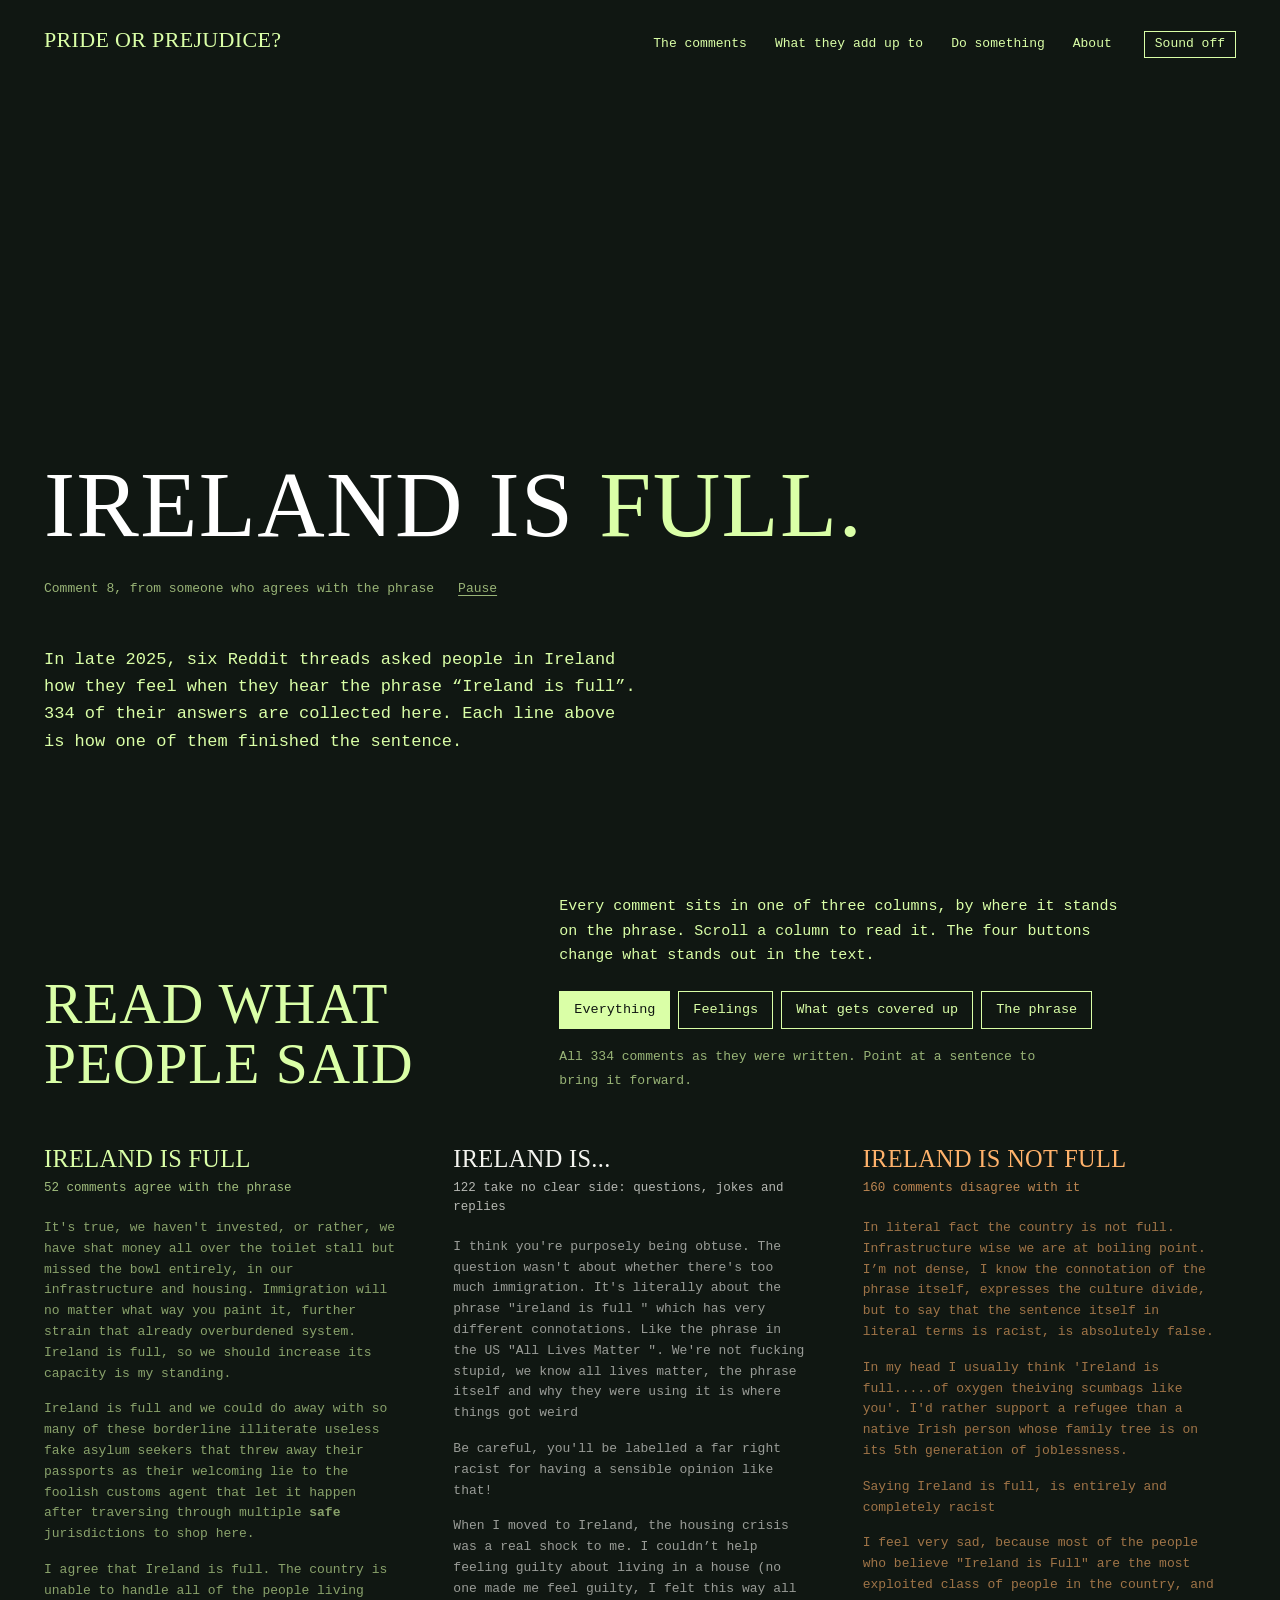
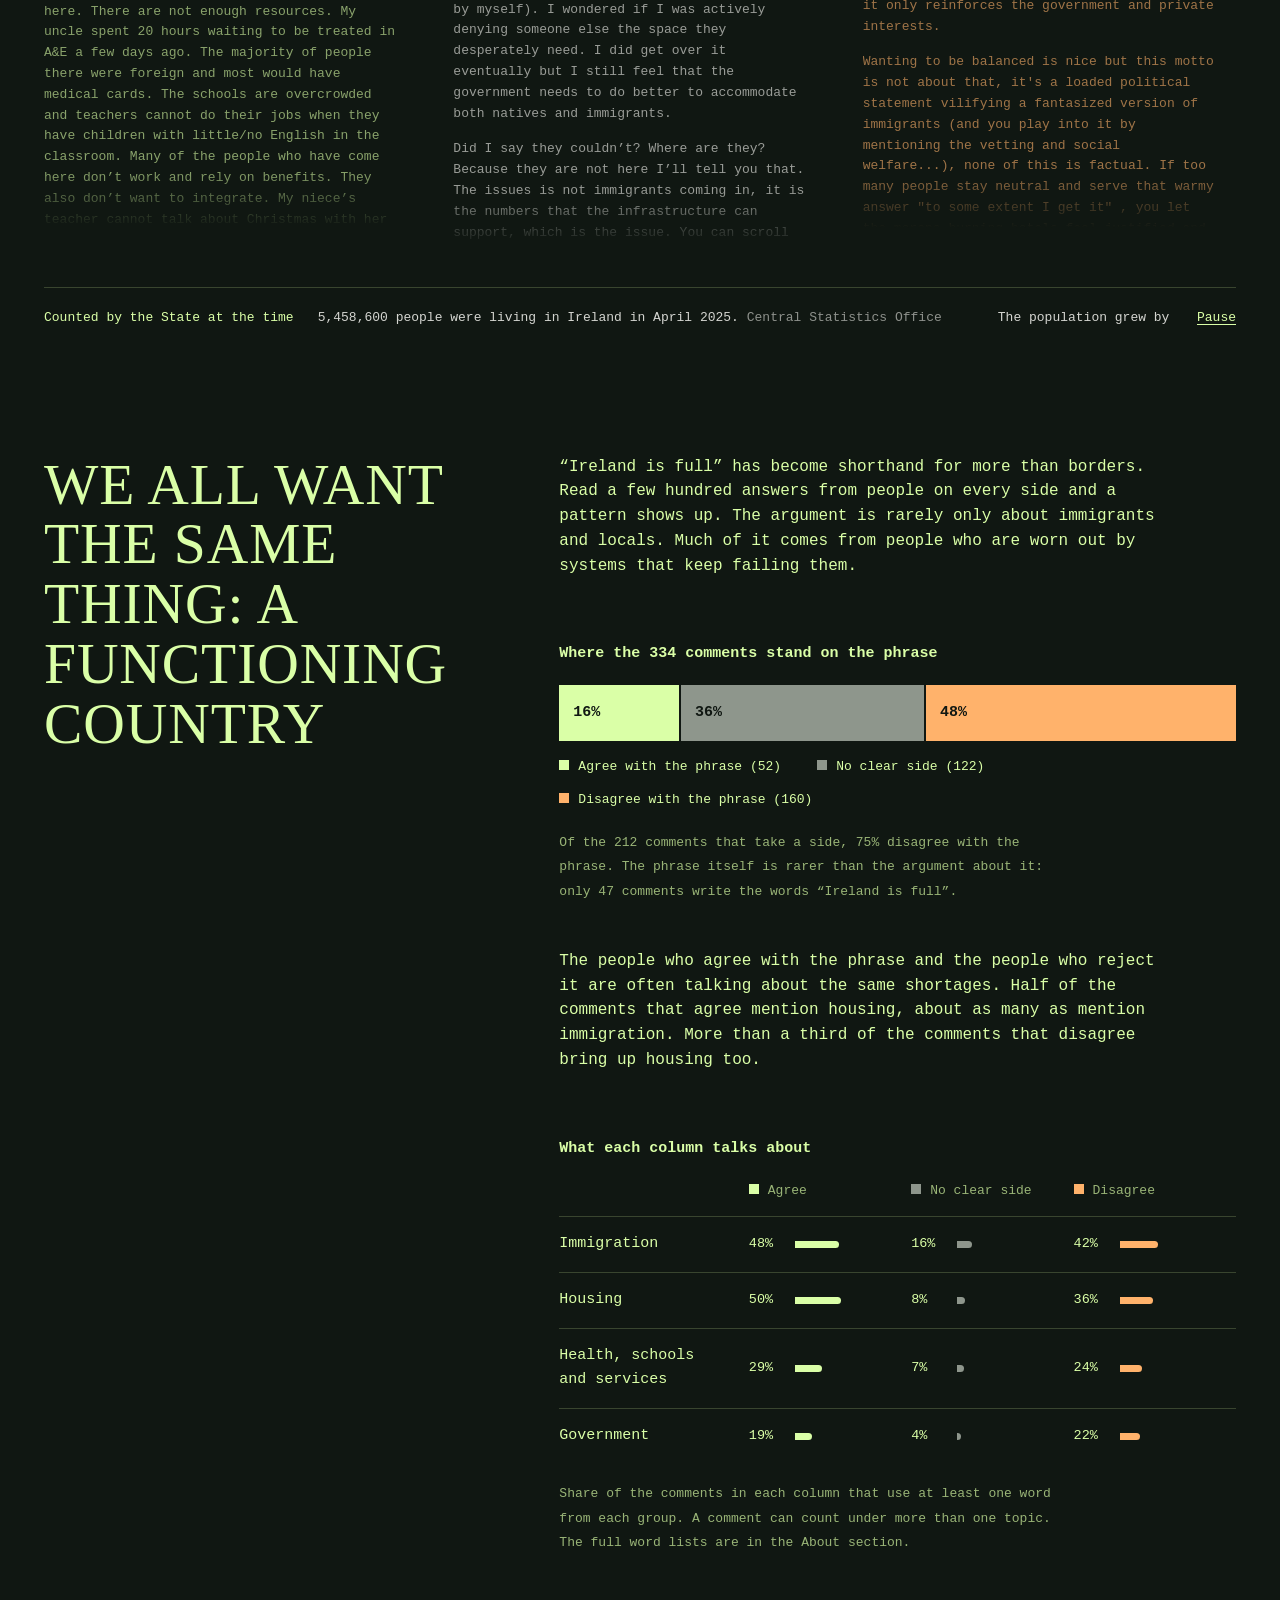
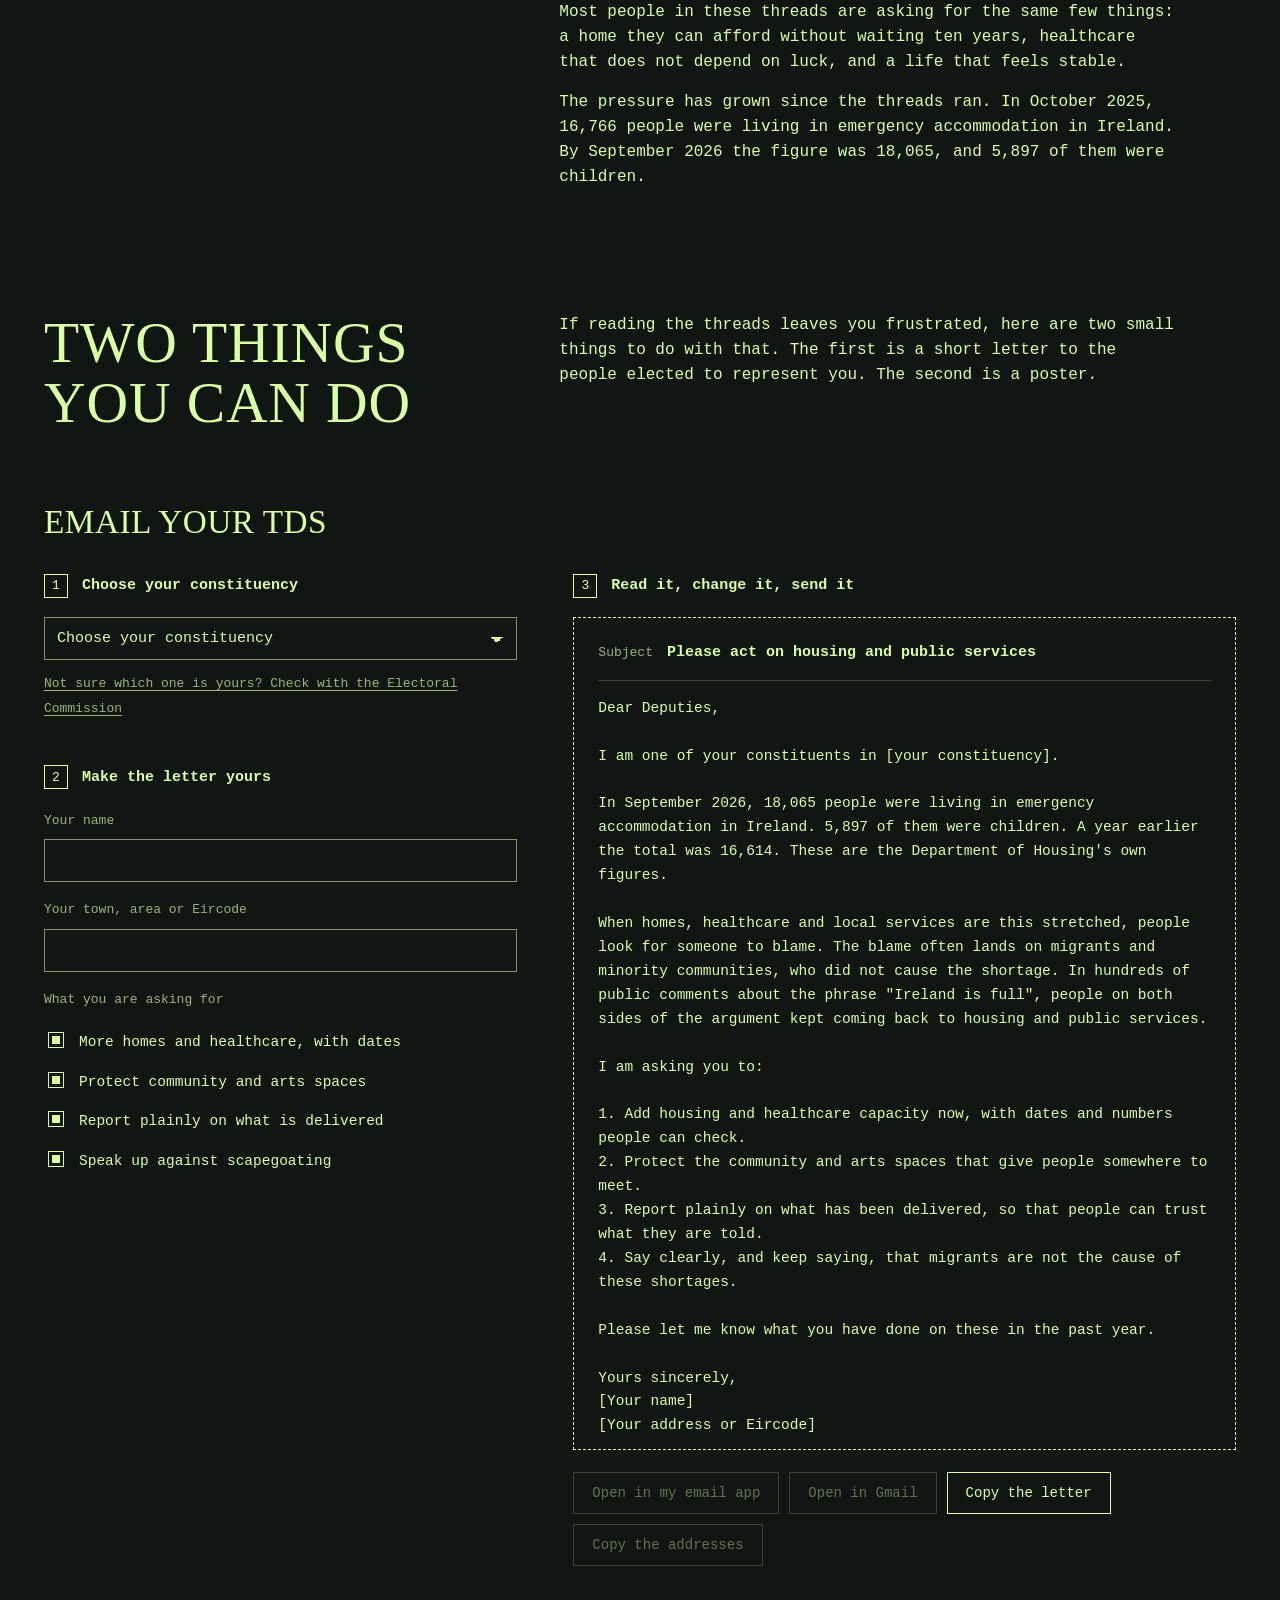
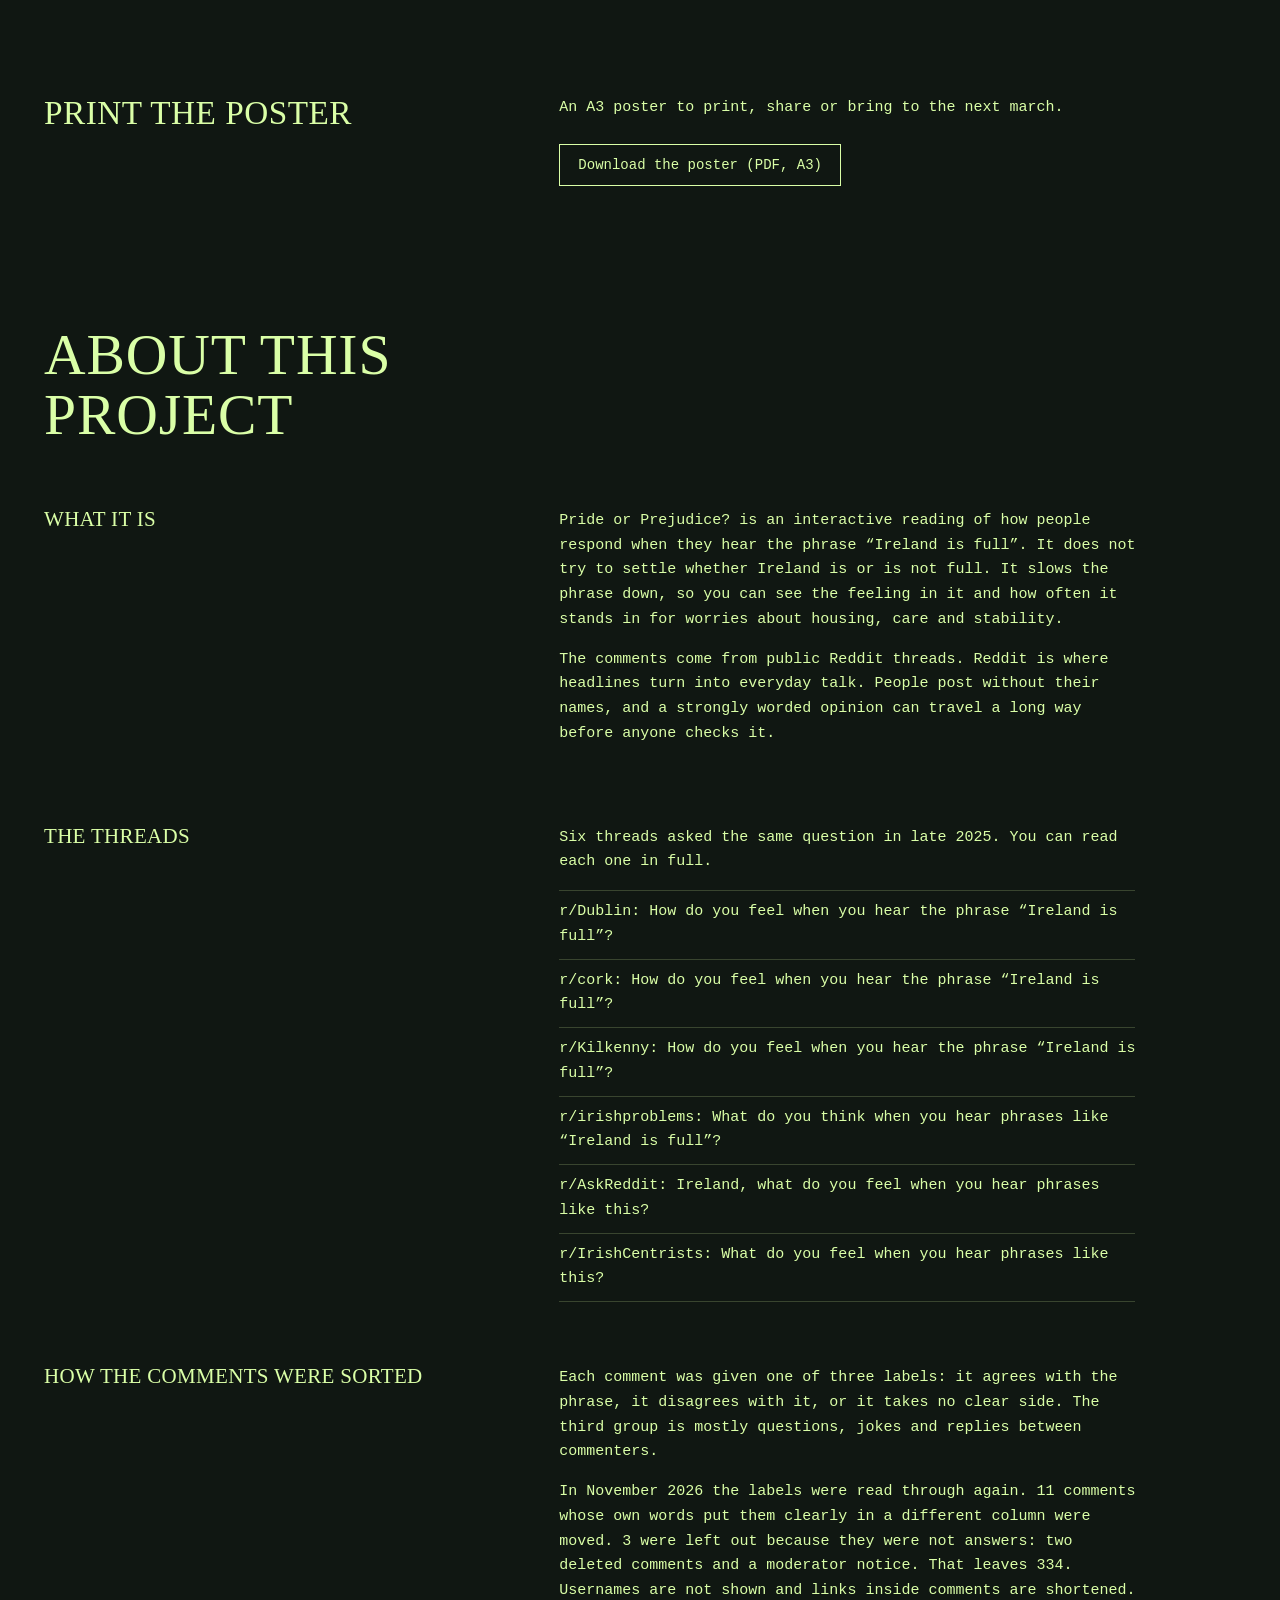
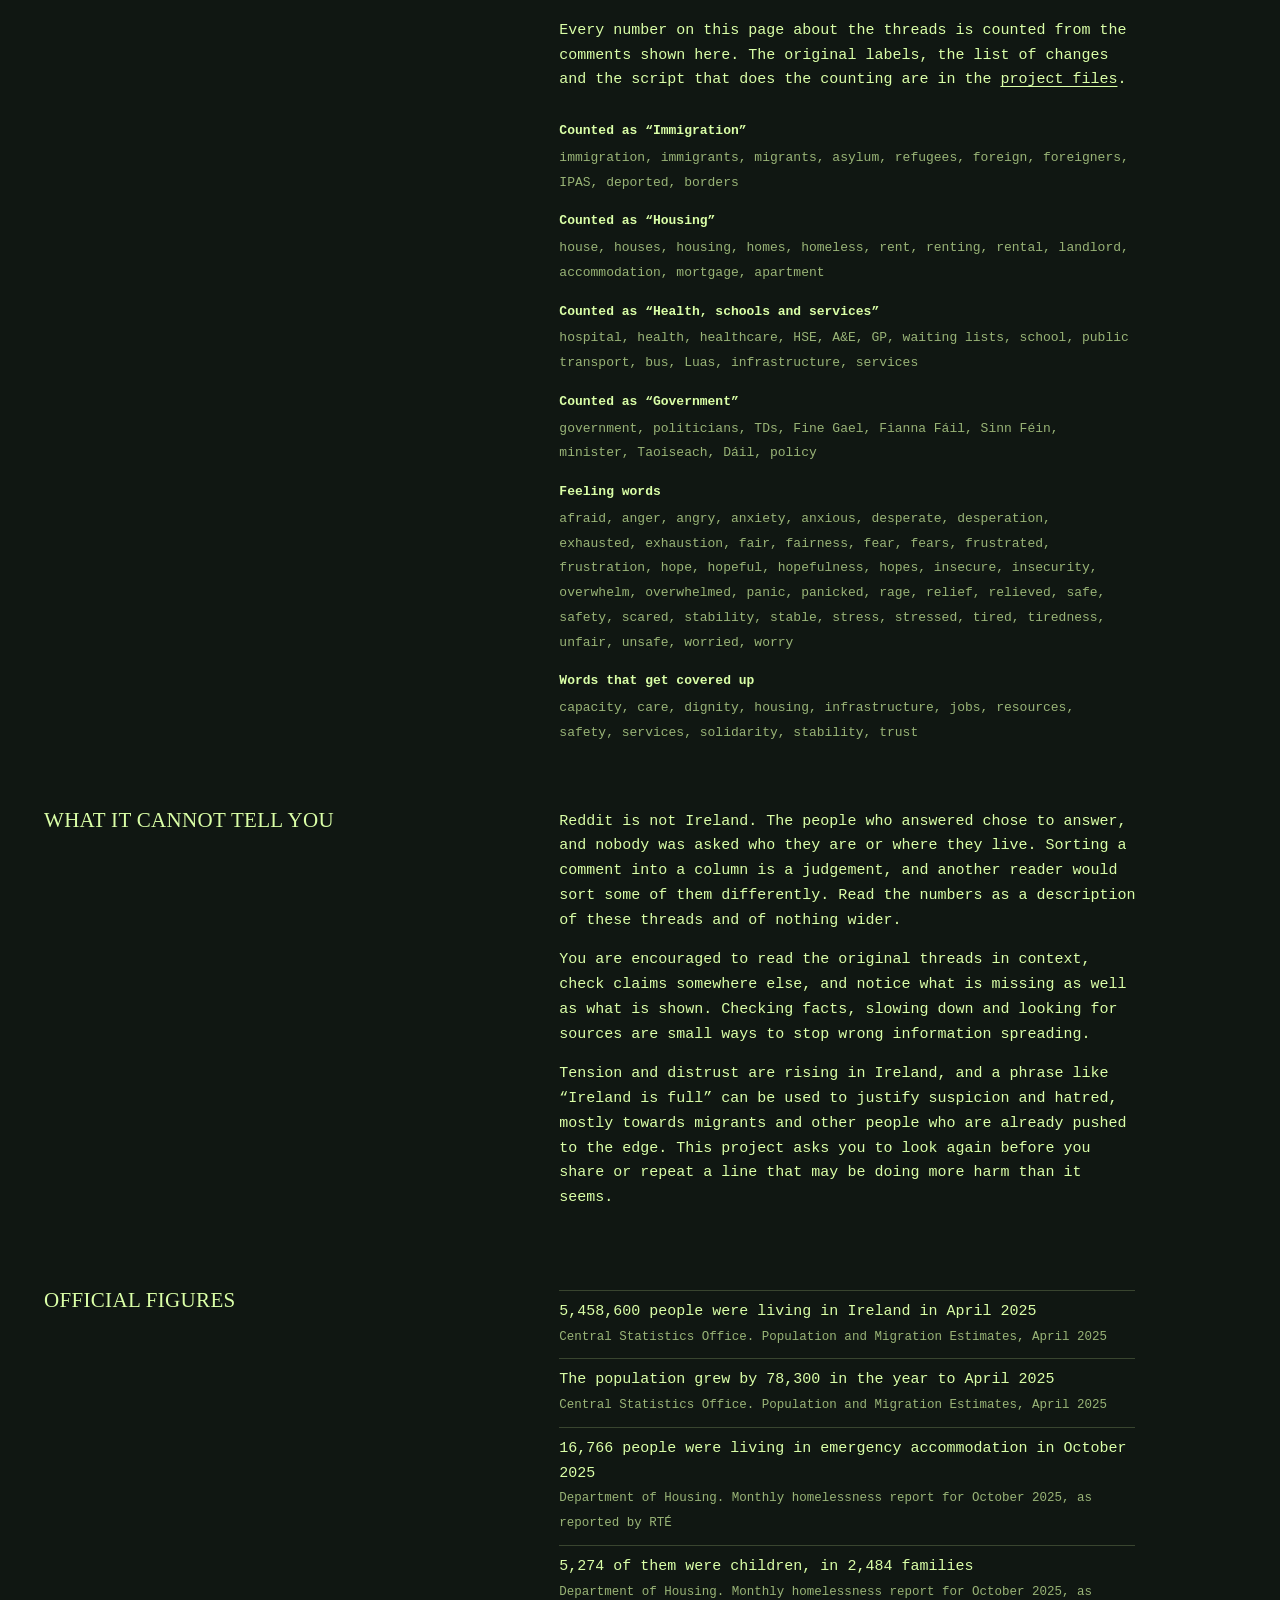
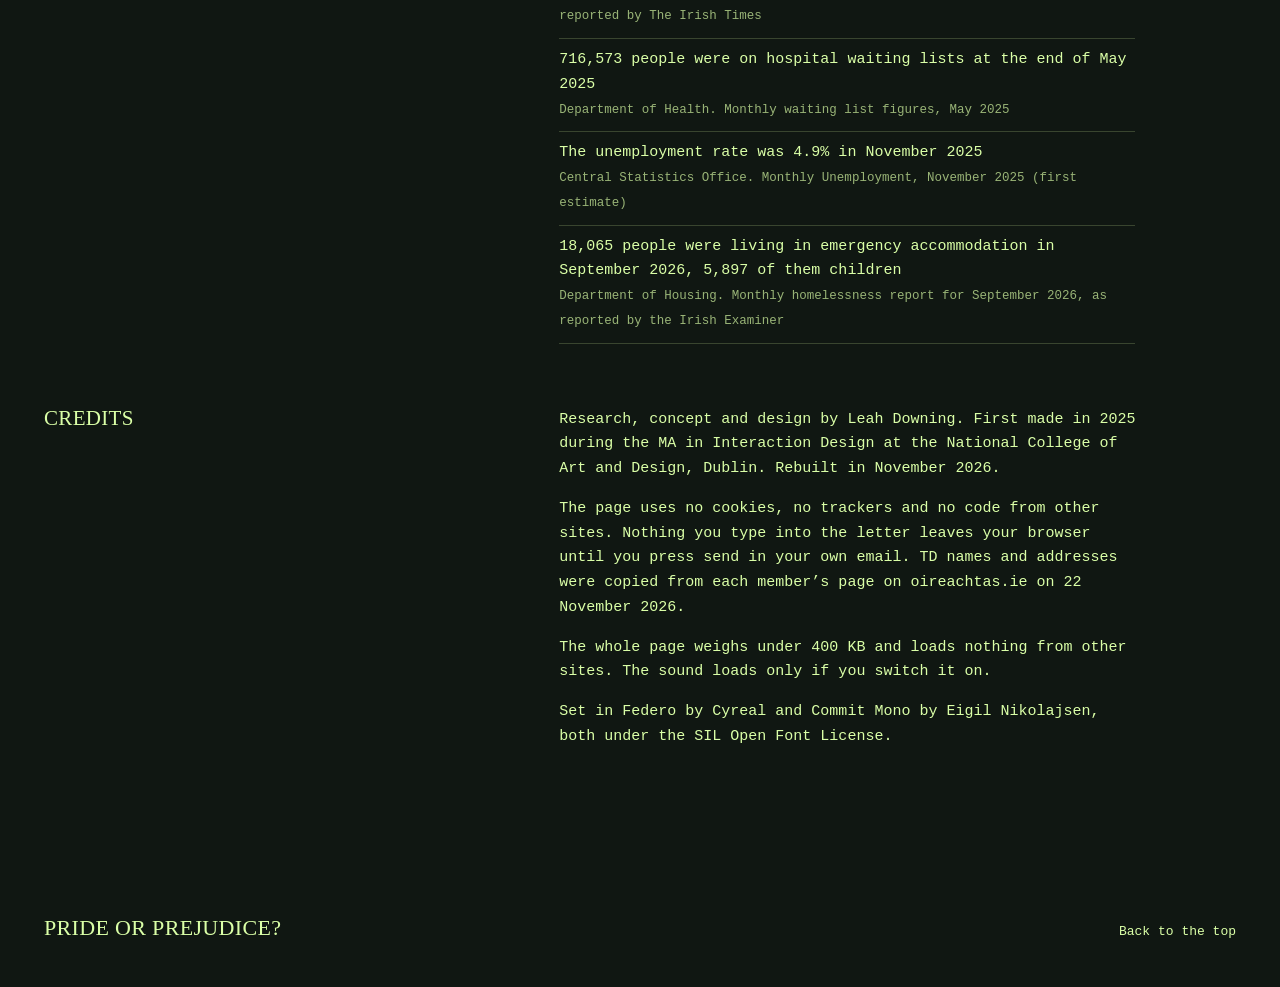
==== index.html @ 8ca5da2b "Rebuild the site New opening built from seven real answers. The comments are now real text in three " ====
<!doctype html>
<html lang="en-IE">
<head>
  <meta charset="utf-8">
  <meta name="viewport" content="width=device-width, initial-scale=1">
  <title>Pride or Prejudice? What people say when they hear “Ireland is full”</title>
  <meta name="description" content="334 Reddit comments on the phrase “Ireland is full”, sorted by where they stand and read four ways. A project by Leah Downing.">
  <meta name="theme-color" content="#101712">
  <meta property="og:type" content="website">
  <meta property="og:title" content="Pride or Prejudice?">
  <meta property="og:description" content="What 334 people said when they were asked how they feel about the phrase “Ireland is full”.">
  <meta property="og:url" content="https://leahvdowning.github.io/prideorprejudice/">
  <meta property="og:image" content="https://leahvdowning.github.io/prideorprejudice/img/share.png">
  <meta name="twitter:card" content="summary_large_image">
  <link rel="icon" href="img/favicon.svg" type="image/svg+xml">
  <link rel="stylesheet" href="css/fonts.css">
  <link rel="stylesheet" href="css/style.css">
</head>
<body>
  <a class="skip" href="#comments">Skip to the comments</a>

  <header class="top">
    <h1 class="mark"><a href="#top">Pride or Prejudice?</a></h1>
    <nav class="nav" aria-label="Sections">
      <a href="#comments">The comments</a>
      <a href="#findings">What they add up to</a>
      <a href="#act">Do something</a>
      <a href="#about">About</a>
    </nav>
    <button type="button" class="sound" id="sound" aria-pressed="false">Sound off</button>
  </header>

  <main id="top">

    <!-- ============ Opening ============ -->
    <section class="opening wrap">
      <p class="vh">Seven commenters finish the sentence “Ireland is” in seven different ways. They are shown one after another below.</p>
      <p class="line" aria-hidden="true"><span class="line-inner"><span class="stem">Ireland </span><span class="ending" id="ending" data-stance="agree"><span class="w"><span class="is">is</span></span> full.</span></span></p>
      <p class="who" aria-hidden="true">
        <span id="who">Comment 8, from someone who agrees with the phrase</span>
        <button type="button" class="text-btn" id="pause">Pause</button>
      </p>
      <p class="lede">In late 2025, six Reddit threads asked people in Ireland how they feel when they hear the phrase “Ireland is full”. <span data-stat="total">334</span> of their answers are collected here. Each line above is how one of them finished the sentence.</p>
    </section>

    <!-- ============ The comments ============ -->
    <section class="room wrap" id="comments" aria-labelledby="room-title">
      <div class="room-head">
        <h2 class="display statement" id="room-title">Read what people said</h2>
        <div class="room-intro">
          <p>Every comment sits in one of three columns, by where it stands on the phrase. Scroll a column to read it. The four buttons change what stands out in the text.</p>
          <fieldset class="lens">
            <legend class="vh">What stands out in the text</legend>
            <label><input type="radio" name="lens" value="all" checked><span>Everything</span></label>
            <label><input type="radio" name="lens" value="feel"><span>Feelings</span></label>
            <label><input type="radio" name="lens" value="lost"><span>What gets covered up</span></label>
            <label><input type="radio" name="lens" value="phrase"><span>The phrase</span></label>
          </fieldset>
          <p class="lens-note" id="lens-note" aria-live="polite"></p>
        </div>
      </div>

      <fieldset class="tabs">
        <legend class="vh">Which column to read</legend>
        <label><input type="radio" name="stance" value="agree" checked><span>Full</span></label>
        <label><input type="radio" name="stance" value="neither"><span>No clear side</span></label>
        <label><input type="radio" name="stance" value="disagree"><span>Not full</span></label>
      </fieldset>

      <div class="cols" id="cols" data-lens="all" data-show="agree">
        <article class="col" data-stance="agree">
          <header class="col-head">
            <h3 class="display" id="h-agree">Ireland is full</h3>
            <p class="col-count" id="count-agree"></p>
          </header>
          <div class="scroll" id="col-agree" tabindex="0" role="region" aria-labelledby="h-agree"></div>
        </article>
        <article class="col" data-stance="neither">
          <header class="col-head">
            <h3 class="display" id="h-neither">Ireland is...</h3>
            <p class="col-count" id="count-neither"></p>
          </header>
          <div class="scroll" id="col-neither" tabindex="0" role="region" aria-labelledby="h-neither"></div>
        </article>
        <article class="col" data-stance="disagree">
          <header class="col-head">
            <h3 class="display" id="h-disagree">Ireland is not full</h3>
            <p class="col-count" id="count-disagree"></p>
          </header>
          <div class="scroll" id="col-disagree" tabindex="0" role="region" aria-labelledby="h-disagree"></div>
        </article>
      </div>
      <noscript><p class="lens-note">The comments need JavaScript to load. You can read them as a spreadsheet in the <a href="https://github.com/leahvdowning/prideorprejudice/tree/gh-pages/data/source">project files</a>.</p></noscript>

      <div class="ticker" id="ticker">
        <p class="ticker-label">Counted by the State at the time</p>
        <div class="ticker-window"><ul class="ticker-track" id="ticker-track"></ul></div>
        <button type="button" class="text-btn" id="ticker-pause">Pause</button>
      </div>
    </section>

    <!-- ============ Findings ============ -->
    <section class="findings wrap two" id="findings" aria-labelledby="findings-title">
      <h2 class="display statement two-title" id="findings-title">We all want the same thing: a functioning country</h2>

      <div class="two-body">
      <div class="prose">
        <p>“Ireland is full” has become shorthand for more than borders. Read a few hundred answers from people on every side and a pattern shows up. The argument is rarely only about immigrants and locals. Much of it comes from people who are worn out by systems that keep failing them.</p>
      </div>

      <figure class="fig" id="fig-split">
        <figcaption>Where the <span data-stat="total">334</span> comments stand on the phrase</figcaption>
        <div class="split" id="split"></div>
        <ul class="legend" id="split-legend"></ul>
        <p class="fig-note">Of the <span data-stat="sided">212</span> comments that take a side, <span data-stat="sidedDisagreePct">75</span>% disagree with the phrase. The phrase itself is rarer than the argument about it: only <span data-stat="said">47</span> comments write the words “Ireland is full”.</p>
      </figure>

      <div class="prose">
        <p>The people who agree with the phrase and the people who reject it are often talking about the same shortages. Half of the comments that agree mention housing, about as many as mention immigration. More than a third of the comments that disagree bring up housing too.</p>
      </div>

      <figure class="fig" id="fig-topics">
        <figcaption>What each column talks about</figcaption>
        <table class="topics" id="topics">
          <thead>
            <tr>
              <th scope="col"><span class="vh">Topic</span></th>
              <th scope="col"><i class="sw sw-agree"></i>Agree</th>
              <th scope="col"><i class="sw sw-neither"></i>No clear side</th>
              <th scope="col"><i class="sw sw-disagree"></i>Disagree</th>
            </tr>
          </thead>
          <tbody></tbody>
        </table>
        <p class="fig-note" id="topics-note">Share of the comments in each column that use at least one word from each group. A comment can count under more than one topic. The full word lists are in the About section.</p>
      </figure>

      <div class="prose">
        <p>Most people in these threads are asking for the same few things: a home they can afford without waiting ten years, healthcare that does not depend on luck, and a life that feels stable.</p>
        <p>The pressure has grown since the threads ran. In October 2025, <span data-fact="then.total">16,766</span> people were living in emergency accommodation in Ireland. By <span data-fact="now.month">September 2026</span> the figure was <span data-fact="now.total">18,065</span>, and <span data-fact="now.children">5,897</span> of them were children.</p>
      </div>
      </div>
    </section>

    <!-- ============ Act ============ -->
    <section class="act wrap" id="act" aria-labelledby="act-title">
      <div class="two">
        <h2 class="display statement" id="act-title">Two things you can do</h2>
        <div class="two-body">
          <div class="prose">
            <p>If reading the threads leaves you frustrated, here are two small things to do with that. The first is a short letter to the people elected to represent you. The second is a poster.</p>
          </div>
        </div>
      </div>

      <div class="mail">
        <h3 class="display">Email your TDs</h3>
        <form class="mail-form" id="mail-form" novalidate>
          <div class="mail-side">
            <div class="step">
              <h4><span class="step-n">1</span>Choose your constituency</h4>
              <label class="field">
                <span class="vh">Your constituency</span>
                <select id="con" name="constituency">
                  <option value="">Choose your constituency</option>
                </select>
              </label>
              <p class="hint"><a href="https://electoralcommission.ie/who-are-my-tds" target="_blank" rel="noopener">Not sure which one is yours? Check with the Electoral Commission</a></p>
              <ul class="tds" id="tds" aria-live="polite"></ul>
            </div>

            <div class="step">
              <h4><span class="step-n">2</span>Make the letter yours</h4>
              <label class="field"><span>Your name</span><input type="text" id="name" name="name" autocomplete="name"></label>
              <label class="field"><span>Your town, area or Eircode</span><input type="text" id="place" name="place" autocomplete="address-level2"></label>
              <fieldset class="asks" id="asks">
                <legend>What you are asking for</legend>
              </fieldset>
            </div>
          </div>

          <div class="mail-main">
            <div class="step">
              <h4><span class="step-n">3</span>Read it, change it, send it</h4>
              <div class="letter">
                <label class="letter-subject"><span>Subject</span><input type="text" id="subject" name="subject"></label>
                <label class="vh" for="letter">Your letter</label>
                <textarea id="letter" name="letter" rows="20" spellcheck="true"></textarea>
              </div>
              <p class="rebuild" id="rebuild-row" hidden>You have changed the letter by hand, so the form has stopped updating it. <button type="button" class="text-btn" id="rebuild">Start again from the form</button></p>
              <div class="send">
                <a class="btn btn-solid" id="send-mail" href="#" aria-disabled="true">Open in my email app</a>
                <a class="btn" id="send-gmail" href="#" target="_blank" rel="noopener" aria-disabled="true">Open in Gmail</a>
                <button type="button" class="btn" id="copy-letter">Copy the letter</button>
                <button type="button" class="btn" id="copy-to" disabled>Copy the addresses</button>
              </div>
              <p class="status" id="status" role="status"></p>
            </div>
          </div>
        </form>
      </div>

      <div class="poster two">
        <h3 class="display">Print the poster</h3>
        <div class="two-body">
        <p>An A3 poster to print, share or bring to the next march.</p>
        <p><a class="btn" href="https://www.dropbox.com/scl/fi/nb6jyu55x05yxwad158ao/PrideOrPrejudice__A3.pdf?rlkey=m73r8xt2f78st74ungir5rkk9&amp;dl=1">Download the poster (PDF, A3)</a></p>
        </div>
      </div>
    </section>

    <!-- ============ About ============ -->
    <section class="about wrap" id="about" aria-labelledby="about-title">
      <h2 class="display statement" id="about-title">About this project</h2>

      <div class="about-row">
        <h3 class="display">What it is</h3>
        <div>
          <p>Pride or Prejudice? is an interactive reading of how people respond when they hear the phrase “Ireland is full”. It does not try to settle whether Ireland is or is not full. It slows the phrase down, so you can see the feeling in it and how often it stands in for worries about housing, care and stability.</p>
          <p>The comments come from public Reddit threads. Reddit is where headlines turn into everyday talk. People post without their names, and a strongly worded opinion can travel a long way before anyone checks it.</p>
        </div>
      </div>

      <div class="about-row">
        <h3 class="display">The threads</h3>
        <div>
          <p>Six threads asked the same question in late 2025. You can read each one in full.</p>
          <ul class="links">
            <li><a href="https://www.reddit.com/r/Dublin/comments/1p82h2o/how_do_you_feel_when_you_hear_the_phrase_ireland/" target="_blank" rel="noopener">r/Dublin: How do you feel when you hear the phrase “Ireland is full”?</a></li>
            <li><a href="https://www.reddit.com/r/cork/comments/1p82j3i/how_do_you_feel_when_you_hear_the_phrase_ireland/" target="_blank" rel="noopener">r/cork: How do you feel when you hear the phrase “Ireland is full”?</a></li>
            <li><a href="https://www.reddit.com/r/Kilkenny/comments/1p82jyc/how_do_you_feel_when_you_hear_the_phrase_ireland/" target="_blank" rel="noopener">r/Kilkenny: How do you feel when you hear the phrase “Ireland is full”?</a></li>
            <li><a href="https://www.reddit.com/r/irishproblems/comments/1p9ugcc/what_do_you_think_when_you_hear_phrases_like/" target="_blank" rel="noopener">r/irishproblems: What do you think when you hear phrases like “Ireland is full”?</a></li>
            <li><a href="https://www.reddit.com/r/AskReddit/comments/1p9uesv/ireland_what_do_you_feel_when_you_hear_phrases/" target="_blank" rel="noopener">r/AskReddit: Ireland, what do you feel when you hear phrases like this?</a></li>
            <li><a href="https://www.reddit.com/r/IrishCentrists/comments/1p9uigr/what_do_you_feel_when_you_hear_phrases_like/" target="_blank" rel="noopener">r/IrishCentrists: What do you feel when you hear phrases like this?</a></li>
          </ul>
        </div>
      </div>

      <div class="about-row">
        <h3 class="display">How the comments were sorted</h3>
        <div>
          <p>Each comment was given one of three labels: it agrees with the phrase, it disagrees with it, or it takes no clear side. The third group is mostly questions, jokes and replies between commenters.</p>
          <p>In November 2026 the labels were read through again. <span data-stat="moved">11</span> comments whose own words put them clearly in a different column were moved. <span data-stat="leftOut">3</span> were left out because they were not answers: two deleted comments and a moderator notice. That leaves <span data-stat="total">334</span>. Usernames are not shown and links inside comments are shortened.</p>
          <p>Every number on this page about the threads is counted from the comments shown here. The original labels, the list of changes and the script that does the counting are in the <a href="https://github.com/leahvdowning/prideorprejudice" target="_blank" rel="noopener">project files</a>.</p>
          <dl class="wordlists" id="wordlists"></dl>
        </div>
      </div>

      <div class="about-row">
        <h3 class="display">What it cannot tell you</h3>
        <div>
          <p>Reddit is not Ireland. The people who answered chose to answer, and nobody was asked who they are or where they live. Sorting a comment into a column is a judgement, and another reader would sort some of them differently. Read the numbers as a description of these threads and of nothing wider.</p>
          <p>You are encouraged to read the original threads in context, check claims somewhere else, and notice what is missing as well as what is shown. Checking facts, slowing down and looking for sources are small ways to stop wrong information spreading.</p>
          <p>Tension and distrust are rising in Ireland, and a phrase like “Ireland is full” can be used to justify suspicion and hatred, mostly towards migrants and other people who are already pushed to the edge. This project asks you to look again before you share or repeat a line that may be doing more harm than it seems.</p>
        </div>
      </div>

      <div class="about-row">
        <h3 class="display">Official figures</h3>
        <div>
          <ul class="links" id="sources"></ul>
        </div>
      </div>

      <div class="about-row">
        <h3 class="display">Credits</h3>
        <div>
          <p>Research, concept and design by Leah Downing. First made in 2025 during the MA in Interaction Design at the National College of Art and Design, Dublin. Rebuilt in November 2026.</p>
          <p id="colophon">The page uses no cookies, no trackers and no code from other sites. Nothing you type into the letter leaves your browser until you press send in your own email. TD names and addresses were copied from each member’s page on oireachtas.ie on <span data-tds="checked">22 November 2026</span>.</p>
          <p>The whole page weighs under 400 KB and loads nothing from other sites. The sound loads only if you switch it on.</p>
          <p id="type-credit">Set in Federo by Cyreal and Commit Mono by Eigil Nikolajsen, both under the SIL Open Font License.</p>
        </div>
      </div>
    </section>
  </main>

  <footer class="foot wrap">
    <p class="display">Pride or Prejudice?</p>
    <p><a href="#top">Back to the top</a></p>
  </footer>

  <script src="data/comments.js"></script>
  <script src="data/tds.js"></script>
  <script src="data/facts.js"></script>
  <script src="data/letter.js"></script>
  <script src="js/app.js"></script>
</body>
</html>
---- css/fonts.css ----
/*
  Typefaces. This is the only file that names font files.

  The site ships with two open-licence faces so that nothing here needs a
  paid web licence:
    PoP Display  ->  Federo (SIL Open Font License)
    PoP Mono     ->  Commit Mono (SIL Open Font License)

  The project was designed in Edition Medieval (Elias Hanzer) and Auger Mono
  (Signal Type Foundry). To use them, buy the web licences, put the web font
  files in /fonts, and point the four "src" lines below at them. Nothing else
  in the site needs to change.
*/

@font-face {
  font-family: "PoP Display";
  src: url("../fonts/federo-400.woff2") format("woff2");
  font-weight: 400;
  font-style: normal;
  font-display: swap;
}

@font-face {
  font-family: "PoP Mono";
  src: url("../fonts/commit-mono-400.woff2") format("woff2");
  font-weight: 400;
  font-style: normal;
  font-display: swap;
}

@font-face {
  font-family: "PoP Mono";
  src: url("../fonts/commit-mono-700.woff2") format("woff2");
  font-weight: 700;
  font-style: normal;
  font-display: swap;
}

:root {
  /* Small fit adjustments that belong to the typeface, not the layout */
  --display-track: 0.015em;
  --display-lh: 104%;
}
---- css/style.css ----
/* ==========================================================
   Pride or Prejudice?
   One stylesheet. Typefaces are named in fonts.css only.
   ========================================================== */

:root {
  --ground: #101712;
  --ink: #daffa7;
  --ink-rgb: 218 255 167;
  --cream-rgb: 245 245 240;
  --amber-rgb: 255 178 107;
  --grey: #8e968c;            /* "no clear side" in charts */
  --amber: #ffb26b;
  --white: #ffffff;

  --soft: rgb(var(--ink-rgb) / 0.68);   /* secondary text */
  --rule: rgb(var(--ink-rgb) / 0.2);

  --display: "PoP Display", Georgia, serif;
  --mono: "PoP Mono", ui-monospace, SFMono-Regular, Menlo, Consolas, monospace;

  --pad: 44px;
  --max: 1440px;
  --gap: 124px;               /* space between sections */
  --measure: 64ch;
}

*,
*::before,
*::after { box-sizing: border-box; }

html { scroll-behavior: smooth; -webkit-text-size-adjust: 100%; }

body {
  margin: 0;
  background: var(--ground);
  color: var(--ink);
  font-family: var(--mono);
  font-size: 15px;
  line-height: 165%;
  overflow-x: hidden;
}

p { margin: 0 0 1em; }
h1, h2, h3, h4 { margin: 0; font-weight: 400; }
ul, ol { margin: 0; padding: 0; list-style: none; }
fieldset { margin: 0; padding: 0; border: 0; min-width: 0; }
button, input, select, textarea { font: inherit; color: inherit; }

.wrap {
  max-width: var(--max);
  margin-inline: auto;
  padding-inline: var(--pad);
}

.vh {
  position: absolute;
  width: 1px; height: 1px;
  margin: -1px; padding: 0;
  overflow: hidden;
  clip: rect(0 0 0 0);
  white-space: nowrap;
  border: 0;
}

.skip {
  position: absolute;
  left: var(--pad); top: -80px;
  padding: 10px 14px;
  background: var(--ink);
  color: var(--ground);
  z-index: 10;
}
.skip:focus { top: 12px; }

:focus-visible {
  outline: 2px solid var(--white);
  outline-offset: 3px;
}

/* ---------- Display type ---------- */

.display {
  font-family: var(--display);
  text-transform: uppercase;
  letter-spacing: var(--display-track);
  line-height: var(--display-lh);
  font-weight: 400;
}

.statement {
  font-size: clamp(32px, 4.5vw, 66px);
  max-width: 20ch;
  text-wrap: balance;
}

/* ---------- Links and buttons ---------- */

a { color: inherit; text-decoration-thickness: 1px; text-underline-offset: 0.22em; }

.prose a,
.about a,
.hint a,
.lens-note a,
.fig-note a {
  text-decoration: underline;
  transition: background-color 0.15s, color 0.15s;
}
.prose a:hover,
.about a:hover,
.hint a:hover,
.lens-note a:hover,
.fig-note a:hover {
  background: var(--ink);
  color: var(--ground);
  text-decoration-color: transparent;
}

.btn {
  display: inline-flex;
  align-items: center;
  justify-content: center;
  padding: 11px 18px;
  border: 1px solid var(--ink);
  background: transparent;
  color: var(--ink);
  font-size: 14px;
  line-height: 130%;
  text-decoration: none;
  cursor: pointer;
  transition: background-color 0.15s, color 0.15s;
}
.btn:hover { background: var(--ink); color: var(--ground); }
.btn-solid { background: var(--ink); color: var(--ground); }
.btn-solid:hover { background: transparent; color: var(--ink); }
.btn[disabled],
.btn[aria-disabled="true"] {
  border-color: var(--rule);
  background: transparent;
  color: rgb(var(--ink-rgb) / 0.4);
  cursor: not-allowed;
}

.text-btn {
  padding: 0;
  border: 0;
  background: none;
  color: var(--ink);
  font-size: inherit;
  text-decoration: underline;
  text-decoration-thickness: 1px;
  text-underline-offset: 0.22em;
  cursor: pointer;
}
.text-btn:hover { background: var(--ink); color: var(--ground); text-decoration-color: transparent; }

/* ---------- Header ---------- */

.top {
  display: flex;
  align-items: baseline;
  gap: 32px;
  max-width: var(--max);
  margin-inline: auto;
  padding: 28px var(--pad) 0;
}
.mark {
  margin-right: auto;
  font-family: var(--display);
  font-size: 22px;
  text-transform: uppercase;
  letter-spacing: var(--display-track);
  line-height: 100%;
}
.mark a { text-decoration: none; }
.nav { display: flex; gap: 28px; font-size: 13px; }
.nav a { text-decoration: none; padding-block: 4px; transition: padding 0.18s; }
.nav a:hover { padding-left: 8px; }
.sound {
  padding: 4px 10px;
  border: 1px solid var(--ink);
  background: transparent;
  font-size: 13px;
  line-height: 130%;
  cursor: pointer;
  transition: background-color 0.15s, color 0.15s;
}
.sound:hover,
.sound[aria-pressed="true"] { background: var(--ink); color: var(--ground); }

/* ---------- Opening ---------- */

.opening {
  display: flex;
  flex-direction: column;
  justify-content: flex-end;
  min-height: calc(100svh - 150px);
  padding-top: 64px;
  padding-bottom: 56px;
}
.line {
  margin: 0;
  font-family: var(--display);
  font-size: clamp(40px, 7.3vw, 116px);
  line-height: 100%;
  letter-spacing: var(--display-track);
  text-transform: uppercase;
  min-height: 3em;               /* room for the longest ending, so nothing jumps */
  display: flex;
  flex-direction: column;
  justify-content: flex-end;
}
.line-inner { display: block; }
.ending[data-stance="agree"] { color: rgb(var(--ink-rgb)); }
.ending[data-stance="neither"] { color: rgb(var(--cream-rgb)); }
.ending[data-stance="disagree"] { color: rgb(var(--amber-rgb)); }
.stem,
.is { color: var(--white); }

.w { display: inline-block; white-space: nowrap; }
.ch {
  display: inline-block;
  transition: transform 0.55s cubic-bezier(0.2, 0.8, 0.2, 1), opacity 0.3s;
  transition-delay: calc(var(--i, 0) * 14ms);
}
.ending.away .ch,
.ending.before .ch {
  opacity: 0;
  transform: translate(var(--dx, 0), var(--dy, 0)) rotate(var(--r, 0deg));
}
.ending.away .ch { transition-duration: 0.28s, 0.22s; transition-delay: calc(var(--i, 0) * 6ms); }
.ending.before .ch { transition: none; }

.who {
  display: flex;
  flex-wrap: wrap;
  gap: 6px 24px;
  margin: 26px 0 0;
  font-size: 13px;
  color: var(--soft);
}
.who .text-btn { color: var(--soft); }
.who .text-btn:hover { color: var(--ground); }
.lede {
  max-width: 58ch;
  margin: 44px 0 0;
  font-size: 17px;
  line-height: 160%;
}

/* ---------- The comments ---------- */

.room { padding-top: 84px; }
.room-head {
  display: grid;
  grid-template-columns: 5fr 7fr;
  gap: 32px;
  align-items: end;
  margin-bottom: 52px;
}
.room-intro p { max-width: var(--measure); }

.lens {
  display: flex;
  flex-wrap: wrap;
  gap: 8px;
  margin-top: 22px;
}
.lens label,
.tabs label { position: relative; cursor: pointer; }
.lens input,
.tabs input { position: absolute; opacity: 0; inset: 0; margin: 0; cursor: pointer; }
.lens span,
.tabs span {
  display: block;
  padding: 9px 14px;
  border: 1px solid var(--ink);
  font-size: 13.5px;
  line-height: 130%;
  transition: background-color 0.15s, color 0.15s;
}
.lens label:hover span,
.lens input:checked + span,
.tabs label:hover span,
.tabs input:checked + span { background: var(--ink); color: var(--ground); }
.lens input:focus-visible + span,
.tabs input:focus-visible + span { outline: 2px solid var(--white); outline-offset: 3px; }

.lens-note {
  min-height: 3.3em;
  margin: 16px 0 0;
  max-width: var(--measure);
  font-size: 13px;
  color: var(--soft);
}

.tabs { display: none; }

.cols {
  display: grid;
  grid-template-columns: repeat(3, minmax(0, 1fr));
  gap: 36px;
}
.col[data-stance="agree"] { --col: var(--ink-rgb); }
.col[data-stance="neither"] { --col: var(--cream-rgb); }
.col[data-stance="disagree"] { --col: var(--amber-rgb); }

.col-head { margin-bottom: 18px; color: rgb(var(--col)); }
.col-head .display { font-size: clamp(19px, 1.9vw, 27px); }
.col-count { margin: 8px 0 0; font-size: 12.5px; line-height: 150%; color: rgb(var(--col) / 0.72); }

.scroll {
  height: clamp(420px, 68vh, 760px);
  overflow-y: auto;
  padding: 2px 16px 60px 0;
  scrollbar-width: thin;
  scrollbar-color: rgb(var(--col) / 0.6) rgb(var(--col) / 0.12);
  -webkit-mask-image: linear-gradient(to bottom, #000 calc(100% - 56px), transparent);
  mask-image: linear-gradient(to bottom, #000 calc(100% - 56px), transparent);
}
.scroll::-webkit-scrollbar { width: 4px; }
.scroll::-webkit-scrollbar-track { background: rgb(var(--col) / 0.12); }
.scroll::-webkit-scrollbar-thumb { background: rgb(var(--col) / 0.6); }

.c {
  margin: 0 0 15px;
  font-size: 13px;
  line-height: 160%;
  color: rgb(var(--col) / 0.6);
  overflow-wrap: anywhere;
  transition: color 0.25s;
}
.s { transition: color 0.18s; }
.f { font-weight: 700; }
.url { opacity: 0.75; }

/* Everything: point at (or tap) a sentence to bring it forward */
.cols[data-lens="all"] .s:hover,
.cols[data-lens="all"] .s.on { color: rgb(var(--col)); }
.cols[data-lens="all"] .s:hover .f,
.cols[data-lens="all"] .s.on .f {
  color: var(--white);
  text-shadow: 0 0 10px rgb(255 255 255 / 0.55);
}

/* The three other views dim the text and light one kind of word */
.cols:not([data-lens="all"]) .c { color: rgb(var(--col) / 0.26); }
.cols:not([data-lens="all"]) .s:hover,
.cols:not([data-lens="all"]) .s.on { color: rgb(var(--col) / 0.75); }

.cols[data-lens="feel"] .f {
  color: var(--white);
  text-shadow: 0 0 10px rgb(255 255 255 / 0.55);
}

.cols[data-lens="lost"] .l {
  background: rgb(var(--col));
  color: transparent;
  cursor: pointer;
  transition: background-color 0.2s, color 0.2s;
}
.cols[data-lens="lost"] .l:hover,
.cols[data-lens="lost"] .l.on,
.cols[data-lens="lost"] .s.on .l {
  background: transparent;
  color: rgb(var(--col));
  font-weight: 700;
}

.cols[data-lens="phrase"] .ph { color: rgb(var(--col)); font-weight: 700; }
.ph .pc { display: inline-block; transition: transform 0.25s cubic-bezier(0.2, 0.8, 0.2, 1); white-space: pre; }

/* ---------- The crawl of official figures ---------- */

.ticker {
  display: grid;
  grid-template-columns: auto minmax(0, 1fr) auto;
  gap: 24px;
  align-items: baseline;
  margin-top: 40px;
  padding-top: 18px;
  border-top: 1px solid var(--rule);
  font-size: 13px;
}
.ticker-label { margin: 0; }
.ticker-window { overflow: hidden; }
.ticker-track {
  display: flex;
  width: max-content;
  white-space: nowrap;
  animation: crawl var(--crawl, 80s) linear infinite;
}
.ticker.paused .ticker-track,
.ticker-window:hover .ticker-track,
.ticker-window:focus-within .ticker-track { animation-play-state: paused; }
.ticker-track li { padding-right: 56px; color: rgb(var(--cream-rgb) / 0.86); }
.ticker-track a { text-decoration: none; }
.ticker-track a:hover { text-decoration: underline; }
.ticker-track .src { color: rgb(var(--cream-rgb) / 0.55); }
@keyframes crawl { to { transform: translateX(-50%); } }

/* ---------- Findings ---------- */

.findings,
.act,
.about { padding-top: var(--gap); }

/* Title on the left, content on the right: the same 5 + 7 split in every section */
.two {
  display: grid;
  grid-template-columns: 5fr 7fr;
  gap: 32px;
  align-items: start;
}
.two-title { position: sticky; top: 44px; }
.two-body > :first-child { margin-top: 0; }

.prose { max-width: var(--measure); margin-top: 44px; font-size: 16px; }
.prose p:last-child { margin-bottom: 0; }

.fig { margin: 64px 0 0; }
.fig figcaption { margin-bottom: 18px; font-weight: 700; font-size: 15px; }
.fig-note { max-width: var(--measure); margin: 18px 0 0; font-size: 13px; color: var(--soft); }

.split { display: flex; gap: 2px; height: 56px; }
.split .seg {
  display: flex;
  align-items: center;
  padding-inline: 14px;
  min-width: 0;
  color: var(--ground);
  font-weight: 700;
  font-size: 15px;
}
.seg-agree { background: var(--ink); }
.seg-neither { background: var(--grey); }
.seg-disagree { background: var(--amber); }

.legend { display: flex; flex-wrap: wrap; gap: 8px 36px; margin-top: 14px; font-size: 13px; }
.legend li { display: flex; align-items: baseline; gap: 9px; }
.sw {
  display: inline-block;
  width: 10px; height: 10px;
  margin-right: 9px;
  flex: none;
}
.legend .sw { margin-right: 0; }
.sw-agree { background: var(--ink); }
.sw-neither { background: var(--grey); }
.sw-disagree { background: var(--amber); }

.topics { width: 100%; border-collapse: collapse; font-size: 13.5px; }
.topics th { font-weight: 400; text-align: left; }
.topics thead th { padding: 0 24px 12px 0; font-size: 13px; color: var(--soft); width: 24%; }
.topics thead th:first-child { width: 28%; }
.topics tbody th { padding: 15px 24px 15px 0; font-size: 15px; }
.topics tbody td { padding: 15px 24px 15px 0; }
.topics tbody tr { border-top: 1px solid var(--rule); }
.topics tbody tr:hover { background: rgb(var(--ink-rgb) / 0.05); }
.cell { display: grid; grid-template-columns: 4.2ch minmax(0, 1fr); gap: 12px; align-items: center; }
.cell .cell-k { display: none; }
.bar { height: 7px; border-radius: 0 4px 4px 0; }
.bar-agree { background: var(--ink); }
.bar-neither { background: var(--grey); }
.bar-disagree { background: var(--amber); }

/* ---------- Act ---------- */

.mail { margin-top: 72px; }
.mail > .display,
.poster > .display { font-size: clamp(24px, 2.6vw, 36px); }

.mail-form {
  display: grid;
  grid-template-columns: 5fr 7fr;
  gap: 56px;
  margin-top: 34px;
  align-items: start;
}
.step + .step { margin-top: 44px; }
.step h4 { display: flex; gap: 14px; align-items: baseline; margin-bottom: 18px; font-size: 15px; font-weight: 700; }
.step-n {
  display: inline-grid;
  place-items: center;
  width: 24px; height: 24px;
  flex: none;
  border: 1px solid var(--ink);
  font-size: 13px;
  font-weight: 400;
  line-height: 100%;
}

.field { display: block; margin-bottom: 16px; }
.field > span:not(.vh) { display: block; margin-bottom: 6px; font-size: 13px; color: var(--soft); }
.field input,
.field select,
.letter-subject input {
  width: 100%;
  padding: 10px 12px;
  border: 1px solid rgb(var(--ink-rgb) / 0.55);
  border-radius: 0;
  background: transparent;
  font-size: 15px;
  line-height: 140%;
}
.field input:focus,
.field select:focus,
.letter-subject input:focus { border-color: var(--ink); }
.field select {
  appearance: none;
  -webkit-appearance: none;
  padding-right: 38px;
  background-image: linear-gradient(45deg, transparent 50%, var(--ink) 50%), linear-gradient(135deg, var(--ink) 50%, transparent 50%);
  background-position: calc(100% - 19px) 55%, calc(100% - 13px) 55%;
  background-size: 6px 6px, 6px 6px;
  background-repeat: no-repeat;
  cursor: pointer;
}
.field select option { background: var(--ground); color: var(--ink); }
.hint { margin: -4px 0 0; font-size: 13px; color: var(--soft); }

.tds { margin-top: 20px; }
.tds li { border-top: 1px solid var(--rule); }
.tds li:last-child { border-bottom: 1px solid var(--rule); }
.td {
  display: grid;
  grid-template-columns: 18px minmax(0, 1fr);
  gap: 2px 12px;
  padding: 11px 0;
  cursor: pointer;
}
.td input { grid-row: 1 / 3; align-self: start; margin: 4px 0 0; }
.td-name { font-size: 14.5px; }
.td-meta { grid-column: 2; font-size: 12.5px; color: var(--soft); overflow-wrap: anywhere; }

input[type="checkbox"] {
  appearance: none;
  -webkit-appearance: none;
  width: 16px; height: 16px;
  border: 1px solid var(--ink);
  border-radius: 0;
  background: transparent;
  cursor: pointer;
  flex: none;
}
input[type="checkbox"]:checked { background: var(--ink); box-shadow: inset 0 0 0 3px var(--ground); }
input[type="checkbox"]:disabled { border-color: var(--rule); cursor: not-allowed; }

.asks legend { margin-bottom: 8px; padding: 0; font-size: 13px; color: var(--soft); }
.ask { display: flex; gap: 12px; align-items: baseline; padding: 6px 0; font-size: 14.5px; cursor: pointer; }
.ask input { position: relative; top: 2px; }

.letter {
  border: 1px dashed var(--ink);
  padding: 22px 24px 8px;
}
.letter-subject {
  display: grid;
  grid-template-columns: auto minmax(0, 1fr);
  gap: 14px;
  align-items: baseline;
  padding-bottom: 14px;
  border-bottom: 1px solid var(--rule);
  font-size: 13px;
  color: var(--soft);
}
.letter-subject input { padding: 2px 0; border: 0; color: var(--ink); font-weight: 700; }
#letter {
  display: block;
  width: 100%;
  margin-top: 16px;
  padding: 0;
  border: 0;
  background: transparent;
  resize: none;
  overflow: hidden;
  font-size: 14.5px;
  line-height: 165%;
}
#letter:focus-visible,
.letter-subject input:focus-visible { outline: none; }
.letter:focus-within { border-style: solid; }

.rebuild { margin: 12px 0 0; font-size: 13px; color: var(--soft); }
.send { display: flex; flex-wrap: wrap; gap: 10px; margin-top: 22px; }
.status { min-height: 1.7em; margin: 12px 0 0; font-size: 13px; color: var(--soft); }

.poster { margin-top: 96px; }
.poster p { max-width: var(--measure); }
.poster .btn { margin-top: 8px; }

/* ---------- About ---------- */

.about-row {
  display: grid;
  grid-template-columns: 5fr 7fr;
  gap: 32px;
  margin-top: 64px;
}
.about-row > .display { font-size: 21px; }
.about-row > div { max-width: var(--measure); }
.links li { padding: 9px 0; border-top: 1px solid var(--rule); }
.links li:last-child { border-bottom: 1px solid var(--rule); }
.links a { display: block; text-decoration: none; transition: padding 0.18s; }
.about .links a:hover { padding-left: 10px; background: none; color: inherit; }
.links .src { display: block; font-size: 12.5px; color: var(--soft); }
.wordlists { margin: 26px 0 0; font-size: 13px; }
.wordlists dt { margin-top: 14px; font-weight: 700; }
.wordlists dd { margin: 2px 0 0; color: var(--soft); }

/* ---------- Footer ---------- */

.foot {
  display: flex;
  justify-content: space-between;
  align-items: baseline;
  gap: 24px;
  margin-top: var(--gap);
  padding-top: 28px;
  padding-bottom: 44px;
  font-size: 13px;
}
.foot .display { margin: 0; font-size: 22px; }
.foot p { margin: 0; }
.foot a { text-decoration: none; }
.foot a:hover { text-decoration: underline; }

/* ---------- Smaller screens ---------- */

@media (max-width: 1000px) {
  .two { grid-template-columns: 1fr; gap: 0; }
  .two-title { position: static; }
  .two-body > :first-child { margin-top: 36px; }
  .poster.two .two-body > :first-child { margin-top: 16px; }
  .room-head { grid-template-columns: 1fr; align-items: start; }
  .mail-form { grid-template-columns: 1fr; gap: 44px; }
  .about-row { grid-template-columns: 1fr; gap: 14px; }
}

@media (max-width: 760px) {
  :root { --pad: 20px; --gap: 96px; }
  body { font-size: 15px; }

  .top { flex-wrap: wrap; gap: 10px 20px; padding-top: 20px; }
  .mark { font-size: 20px; }
  .nav { order: 3; width: 100%; gap: 0 18px; flex-wrap: wrap; font-size: 12.5px; }

  .opening { min-height: calc(100svh - 120px); padding-top: 40px; padding-bottom: 40px; }
  .line { font-size: clamp(38px, 12.4vw, 64px); min-height: 5em; }
  .lede { margin-top: 30px; font-size: 15.5px; }

  .room { padding-top: 64px; }
  .room-head { margin-bottom: 30px; }
  .lens span { padding: 9px 11px; font-size: 13px; }

  .tabs { display: flex; gap: 8px; margin-bottom: 22px; }
  .tabs label { flex: 1 1 auto; }
  .tabs span { text-align: center; padding-inline: 6px; font-size: 12.5px; white-space: nowrap; }
  .cols { grid-template-columns: 1fr; }
  .col { display: none; }
  .cols[data-show="agree"] .col[data-stance="agree"],
  .cols[data-show="neither"] .col[data-stance="neither"],
  .cols[data-show="disagree"] .col[data-stance="disagree"] { display: block; }
  .col-head .display { font-size: 24px; }
  .scroll { height: 64svh; }
  .c { font-size: 13.5px; }

  .ticker { grid-template-columns: minmax(0, 1fr) auto; gap: 8px 16px; }
  .ticker-window { grid-column: 1 / -1; grid-row: 2; }

  .prose { font-size: 15.5px; margin-top: 32px; }
  .fig { margin-top: 48px; }
  .split { height: 48px; }
  .split .seg { padding-inline: 8px; font-size: 13.5px; }

  .topics thead { display: none; }
  .topics, .topics tbody, .topics tr, .topics th, .topics td { display: block; }
  .topics tbody tr { padding: 14px 0 8px; }
  .topics tbody th { padding: 0 0 8px; }
  .topics tbody td { padding: 4px 0; }
  .cell { grid-template-columns: 14ch 4.2ch minmax(0, 1fr); }
  .cell .cell-k { display: block; font-size: 12.5px; color: var(--soft); white-space: nowrap; }

  .mail { margin-top: 52px; }
  .letter { padding: 18px 16px 6px; }
  .send .btn { flex: 1 1 100%; }
  .poster { margin-top: 72px; }
  .about-row { margin-top: 48px; }
  .foot { flex-direction: column; gap: 10px; }
}

/* ---------- Less motion ---------- */

@media (prefers-reduced-motion: reduce) {
  html { scroll-behavior: auto; }
  .ch, .ph .pc, .c, .s, .btn, .nav a { transition: none !important; }
  .ticker { grid-template-columns: 1fr; }
  .ticker-track { display: block; width: auto; white-space: normal; animation: none; }
  .ticker-track li { padding: 4px 0; }
  .ticker-track li[aria-hidden="true"] { display: none; }
  #ticker-pause { display: none; }
}

@media print {
  body { background: #fff; color: #000; }
  .top .nav, .sound, .ticker, .tabs, .lens, .send { display: none; }
}
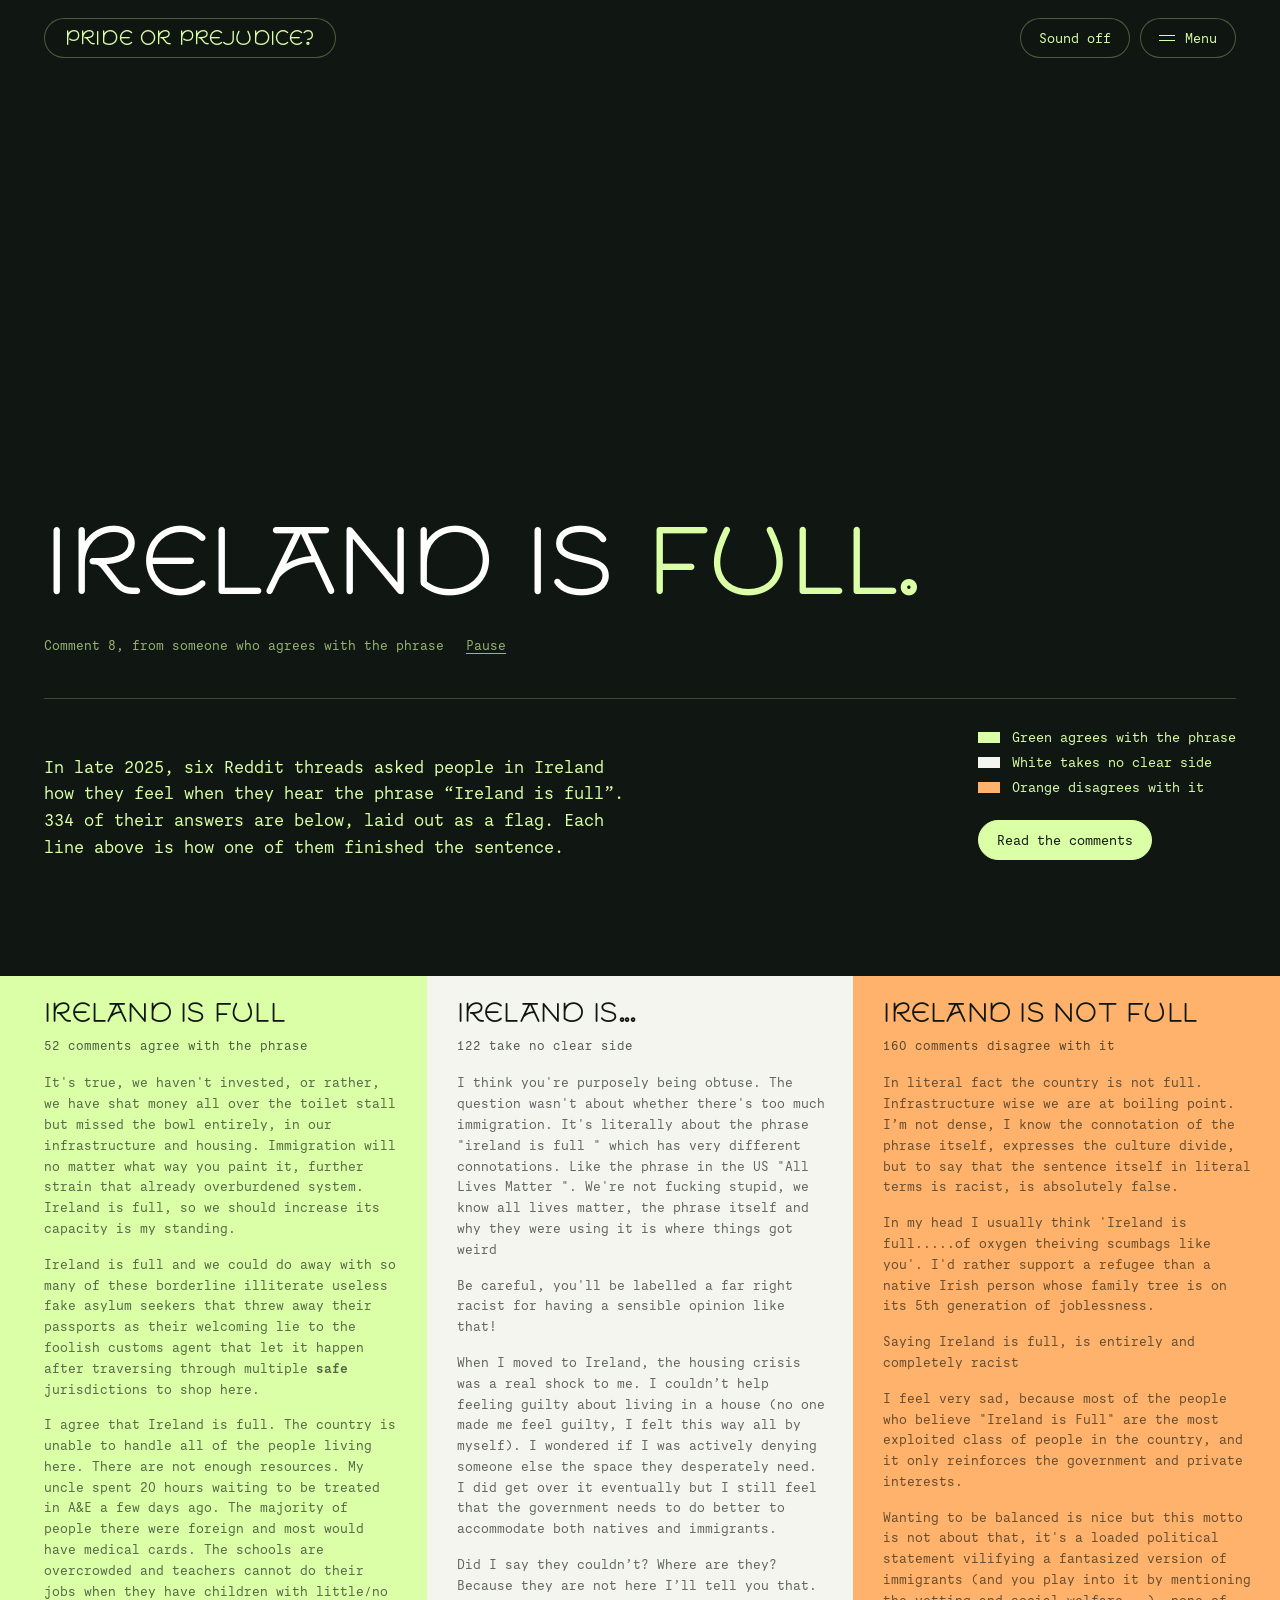
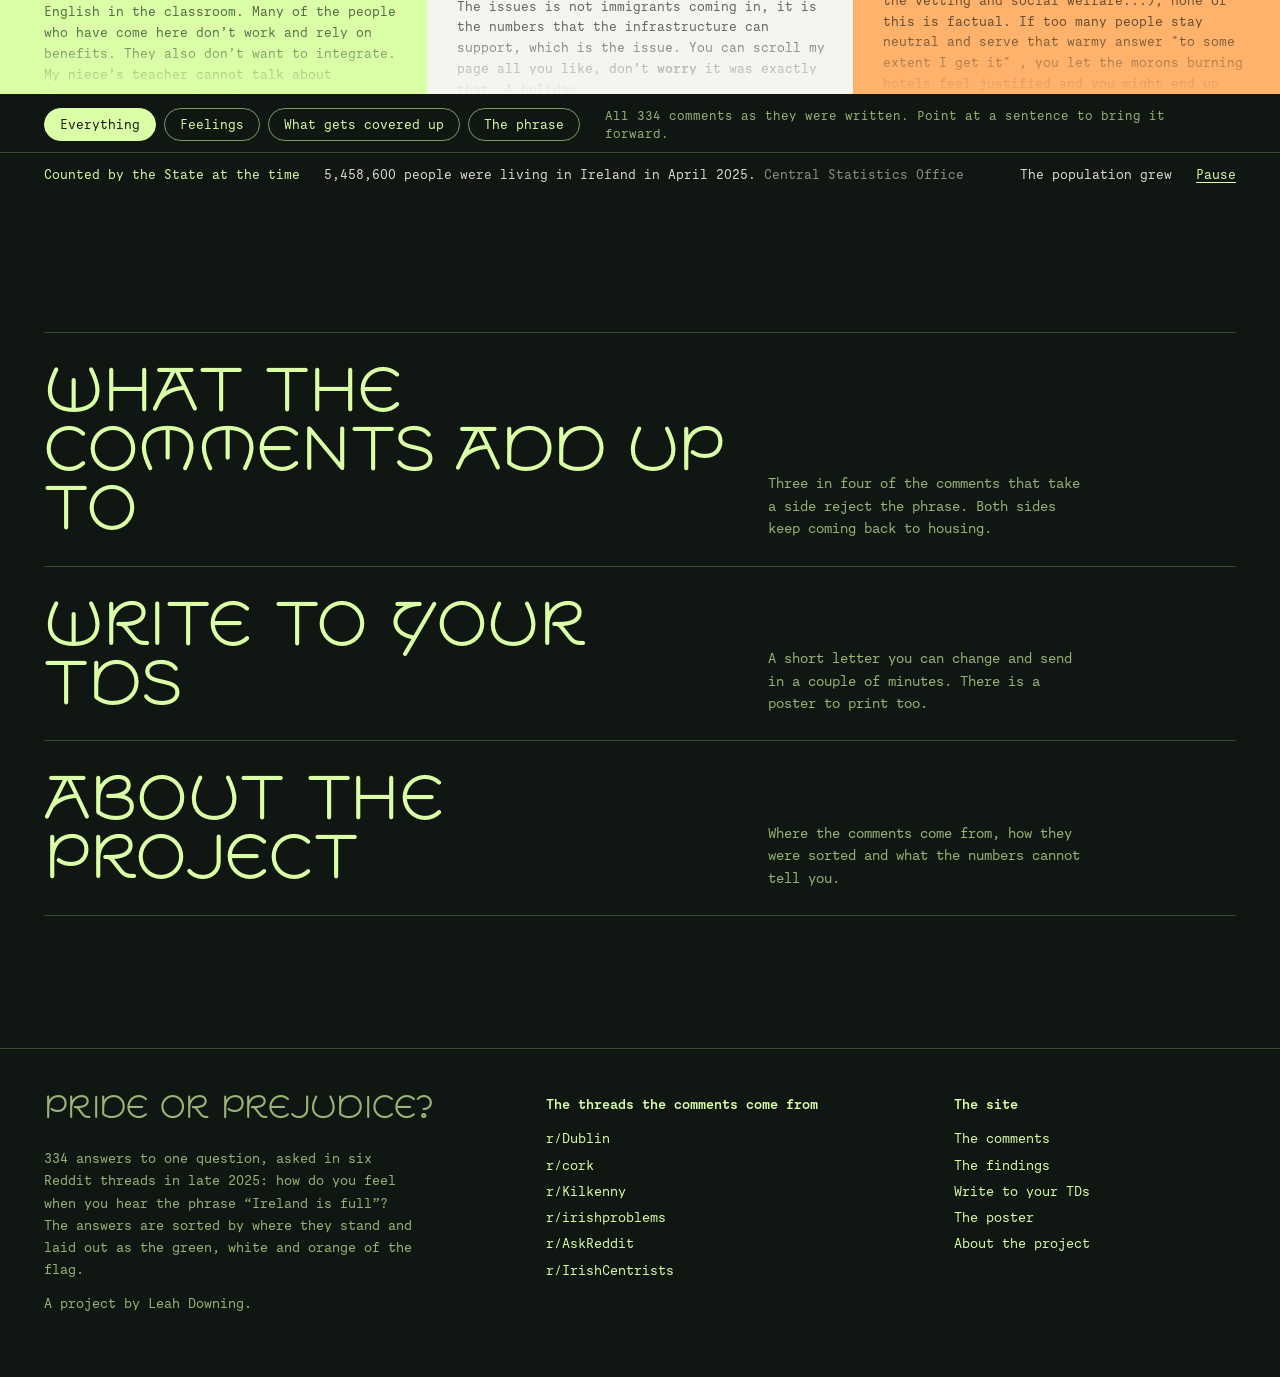
==== commit 93d0265a: "Restructure into four pages and use the original typefaces Home is now the intro and then the flag: " ====
--- a/index.html
+++ b/index.html
@@ -1,96 +1,120 @@
 <!doctype html>
-<html lang="en-IE">
+<html lang="en-IE" class="home">
 <head>
   <meta charset="utf-8">
   <meta name="viewport" content="width=device-width, initial-scale=1">
   <title>Pride or Prejudice? What people say when they hear “Ireland is full”</title>
-  <meta name="description" content="334 Reddit comments on the phrase “Ireland is full”, sorted by where they stand and read four ways. A project by Leah Downing.">
+  <meta name="description" content="334 Reddit comments on the phrase “Ireland is full”, sorted by where they stand and laid out as the green, white and orange of the flag. A project by Leah Downing.">
   <meta name="theme-color" content="#101712">
   <meta property="og:type" content="website">
-  <meta property="og:title" content="Pride or Prejudice?">
-  <meta property="og:description" content="What 334 people said when they were asked how they feel about the phrase “Ireland is full”.">
+  <meta property="og:title" content="Pride or Prejudice? What people say when they hear “Ireland is full”">
+  <meta property="og:description" content="334 Reddit comments on the phrase “Ireland is full”, sorted by where they stand and laid out as the green, white and orange of the flag. A project by Leah Downing.">
   <meta property="og:url" content="https://leahvdowning.github.io/prideorprejudice/">
   <meta property="og:image" content="https://leahvdowning.github.io/prideorprejudice/img/share.png">
   <meta name="twitter:card" content="summary_large_image">
   <link rel="icon" href="img/favicon.svg" type="image/svg+xml">
   <link rel="stylesheet" href="css/fonts.css">
-  <link rel="stylesheet" href="css/style.css">
+  <link rel="stylesheet" href="css/site.css">
 </head>
 <body>
-  <a class="skip" href="#comments">Skip to the comments</a>
+  <a class="skip" href="#main">Skip to the page</a>
 
+  <!-- Header and menu. The same block sits at the top of all four pages. -->
   <header class="top">
-    <h1 class="mark"><a href="#top">Pride or Prejudice?</a></h1>
-    <nav class="nav" aria-label="Sections">
-      <a href="#comments">The comments</a>
-      <a href="#findings">What they add up to</a>
-      <a href="#act">Do something</a>
-      <a href="#about">About</a>
-    </nav>
-    <button type="button" class="sound" id="sound" aria-pressed="false">Sound off</button>
+    <a class="pill glass mark" href="index.html">Pride or Prejudice?</a>
+    <div class="top-right">
+      <button type="button" class="pill glass sound" data-sound aria-pressed="false">Sound off</button>
+      <button type="button" class="pill glass" id="menu-open" aria-expanded="false" aria-controls="menu"><span class="burger" aria-hidden="true"><i></i><i></i></span>Menu</button>
+    </div>
   </header>
+  <div class="veil" id="veil" hidden></div>
+  <nav class="menu" id="menu" aria-label="Menu" hidden>
+    <div class="menu-head">
+      <span>Pride or Prejudice?</span>
+      <button type="button" class="pill" id="menu-close">Close</button>
+    </div>
+    <ol class="menu-list">
+      <li><a href="index.html#comments" aria-current="page"><span class="num">1</span><span class="name">The comments</span><span class="go" aria-hidden="true">→</span></a></li>
+      <li><a href="findings.html"><span class="num">2</span><span class="name">The findings</span><span class="go" aria-hidden="true">→</span></a></li>
+      <li><a href="write.html"><span class="num">3</span><span class="name">Write to your TDs</span><span class="go" aria-hidden="true">→</span></a></li>
+      <li><a href="write.html#poster"><span class="num">4</span><span class="name">The poster</span><span class="go" aria-hidden="true">→</span></a></li>
+      <li><a href="about.html"><span class="num">5</span><span class="name">About the project</span><span class="go" aria-hidden="true">→</span></a></li>
+    </ol>
+    <div class="menu-foot">
+      <p class="menu-note">334 answers to one question, asked on Reddit in late 2025: how do you feel when you hear the phrase “Ireland is full”?</p>
+      <button type="button" class="pill sound" data-sound aria-pressed="false">Sound off</button>
+    </div>
+  </nav>
 
-  <main id="top">
+  <main id="main">
+    <h1 class="vh">Pride or Prejudice? What people say when they hear “Ireland is full”</h1>
 
-    <!-- ============ Opening ============ -->
-    <section class="opening wrap">
+    <!-- ============ Intro ============ -->
+    <section class="intro wrap">
       <p class="vh">Seven commenters finish the sentence “Ireland is” in seven different ways. They are shown one after another below.</p>
       <p class="line" aria-hidden="true"><span class="line-inner"><span class="stem">Ireland </span><span class="ending" id="ending" data-stance="agree"><span class="w"><span class="is">is</span></span> full.</span></span></p>
       <p class="who" aria-hidden="true">
         <span id="who">Comment 8, from someone who agrees with the phrase</span>
         <button type="button" class="text-btn" id="pause">Pause</button>
       </p>
-      <p class="lede">In late 2025, six Reddit threads asked people in Ireland how they feel when they hear the phrase “Ireland is full”. <span data-stat="total">334</span> of their answers are collected here. Each line above is how one of them finished the sentence.</p>
+      <div class="intro-foot">
+        <p class="lede">In late 2025, six Reddit threads asked people in Ireland how they feel when they hear the phrase “Ireland is full”. <span data-stat="total">334</span> of their answers are below, laid out as a flag. Each line above is how one of them finished the sentence.</p>
+        <div class="intro-side">
+          <ul class="key">
+            <li><i class="sw sw-agree"></i>Green agrees with the phrase</li>
+            <li><i class="sw sw-neither"></i>White takes no clear side</li>
+            <li><i class="sw sw-disagree"></i>Orange disagrees with it</li>
+          </ul>
+          <a class="pill pill-solid" href="#comments">Read the comments</a>
+        </div>
+      </div>
     </section>
 
-    <!-- ============ The comments ============ -->
-    <section class="room wrap" id="comments" aria-labelledby="room-title">
-      <div class="room-head">
-        <h2 class="display statement" id="room-title">Read what people said</h2>
-        <div class="room-intro">
-          <p>Every comment sits in one of three columns, by where it stands on the phrase. Scroll a column to read it. The four buttons change what stands out in the text.</p>
-          <fieldset class="lens">
-            <legend class="vh">What stands out in the text</legend>
-            <label><input type="radio" name="lens" value="all" checked><span>Everything</span></label>
-            <label><input type="radio" name="lens" value="feel"><span>Feelings</span></label>
-            <label><input type="radio" name="lens" value="lost"><span>What gets covered up</span></label>
-            <label><input type="radio" name="lens" value="phrase"><span>The phrase</span></label>
-          </fieldset>
-          <p class="lens-note" id="lens-note" aria-live="polite"></p>
-        </div>
-      </div>
-
+    <!-- ============ The flag ============ -->
+    <section class="flag-wrap" id="comments" aria-label="The comments">
       <fieldset class="tabs">
-        <legend class="vh">Which column to read</legend>
+        <legend class="vh">Which band to read</legend>
         <label><input type="radio" name="stance" value="agree" checked><span>Full</span></label>
         <label><input type="radio" name="stance" value="neither"><span>No clear side</span></label>
         <label><input type="radio" name="stance" value="disagree"><span>Not full</span></label>
       </fieldset>
 
-      <div class="cols" id="cols" data-lens="all" data-show="agree">
-        <article class="col" data-stance="agree">
-          <header class="col-head">
-            <h3 class="display" id="h-agree">Ireland is full</h3>
-            <p class="col-count" id="count-agree"></p>
+      <!-- data-flag="solid" gives colour fields with dark text. data-flag="dark" gives coloured text on the dark ground. -->
+      <div class="flag" id="cols" data-flag="solid" data-lens="all" data-show="agree">
+        <article class="band" data-stance="agree">
+          <header class="band-head">
+            <h2 class="display" id="h-agree">Ireland is full</h2>
+            <p class="band-count" id="count-agree"></p>
           </header>
           <div class="scroll" id="col-agree" tabindex="0" role="region" aria-labelledby="h-agree"></div>
         </article>
-        <article class="col" data-stance="neither">
-          <header class="col-head">
-            <h3 class="display" id="h-neither">Ireland is...</h3>
-            <p class="col-count" id="count-neither"></p>
+        <article class="band" data-stance="neither">
+          <header class="band-head">
+            <h2 class="display" id="h-neither">Ireland is...</h2>
+            <p class="band-count" id="count-neither"></p>
           </header>
           <div class="scroll" id="col-neither" tabindex="0" role="region" aria-labelledby="h-neither"></div>
         </article>
-        <article class="col" data-stance="disagree">
-          <header class="col-head">
-            <h3 class="display" id="h-disagree">Ireland is not full</h3>
-            <p class="col-count" id="count-disagree"></p>
+        <article class="band" data-stance="disagree">
+          <header class="band-head">
+            <h2 class="display" id="h-disagree">Ireland is not full</h2>
+            <p class="band-count" id="count-disagree"></p>
           </header>
           <div class="scroll" id="col-disagree" tabindex="0" role="region" aria-labelledby="h-disagree"></div>
         </article>
       </div>
-      <noscript><p class="lens-note">The comments need JavaScript to load. You can read them as a spreadsheet in the <a href="https://github.com/leahvdowning/prideorprejudice/tree/gh-pages/data/source">project files</a>.</p></noscript>
+      <noscript><p class="wrap">The comments need JavaScript to load. You can read them as a spreadsheet in the <a href="https://github.com/leahvdowning/prideorprejudice/tree/gh-pages/data/source">project files</a>.</p></noscript>
+
+      <div class="flag-bar">
+        <fieldset class="lens">
+          <legend class="vh">What stands out in the text</legend>
+          <label><input type="radio" name="lens" value="all" checked><span>Everything</span></label>
+          <label><input type="radio" name="lens" value="feel"><span>Feelings</span></label>
+          <label><input type="radio" name="lens" value="lost"><span>What gets covered up</span></label>
+          <label><input type="radio" name="lens" value="phrase"><span>The phrase</span></label>
+        </fieldset>
+        <p class="lens-note" id="lens-note" aria-live="polite"></p>
+      </div>
 
       <div class="ticker" id="ticker">
         <p class="ticker-label">Counted by the State at the time</p>
@@ -99,190 +123,48 @@
       </div>
     </section>
 
-    <!-- ============ Findings ============ -->
-    <section class="findings wrap two" id="findings" aria-labelledby="findings-title">
-      <h2 class="display statement two-title" id="findings-title">We all want the same thing: a functioning country</h2>
-
-      <div class="two-body">
-      <div class="prose">
-        <p>“Ireland is full” has become shorthand for more than borders. Read a few hundred answers from people on every side and a pattern shows up. The argument is rarely only about immigrants and locals. Much of it comes from people who are worn out by systems that keep failing them.</p>
-      </div>
-
-      <figure class="fig" id="fig-split">
-        <figcaption>Where the <span data-stat="total">334</span> comments stand on the phrase</figcaption>
-        <div class="split" id="split"></div>
-        <ul class="legend" id="split-legend"></ul>
-        <p class="fig-note">Of the <span data-stat="sided">212</span> comments that take a side, <span data-stat="sidedDisagreePct">75</span>% disagree with the phrase. The phrase itself is rarer than the argument about it: only <span data-stat="said">47</span> comments write the words “Ireland is full”.</p>
-      </figure>
-
-      <div class="prose">
-        <p>The people who agree with the phrase and the people who reject it are often talking about the same shortages. Half of the comments that agree mention housing, about as many as mention immigration. More than a third of the comments that disagree bring up housing too.</p>
-      </div>
-
-      <figure class="fig" id="fig-topics">
-        <figcaption>What each column talks about</figcaption>
-        <table class="topics" id="topics">
-          <thead>
-            <tr>
-              <th scope="col"><span class="vh">Topic</span></th>
-              <th scope="col"><i class="sw sw-agree"></i>Agree</th>
-              <th scope="col"><i class="sw sw-neither"></i>No clear side</th>
-              <th scope="col"><i class="sw sw-disagree"></i>Disagree</th>
-            </tr>
-          </thead>
-          <tbody></tbody>
-        </table>
-        <p class="fig-note" id="topics-note">Share of the comments in each column that use at least one word from each group. A comment can count under more than one topic. The full word lists are in the About section.</p>
-      </figure>
-
-      <div class="prose">
-        <p>Most people in these threads are asking for the same few things: a home they can afford without waiting ten years, healthcare that does not depend on luck, and a life that feels stable.</p>
-        <p>The pressure has grown since the threads ran. In October 2025, <span data-fact="then.total">16,766</span> people were living in emergency accommodation in Ireland. By <span data-fact="now.month">September 2026</span> the figure was <span data-fact="now.total">18,065</span>, and <span data-fact="now.children">5,897</span> of them were children.</p>
-      </div>
-      </div>
-    </section>
-
-    <!-- ============ Act ============ -->
-    <section class="act wrap" id="act" aria-labelledby="act-title">
-      <div class="two">
-        <h2 class="display statement" id="act-title">Two things you can do</h2>
-        <div class="two-body">
-          <div class="prose">
-            <p>If reading the threads leaves you frustrated, here are two small things to do with that. The first is a short letter to the people elected to represent you. The second is a poster.</p>
-          </div>
-        </div>
-      </div>
-
-      <div class="mail">
-        <h3 class="display">Email your TDs</h3>
-        <form class="mail-form" id="mail-form" novalidate>
-          <div class="mail-side">
-            <div class="step">
-              <h4><span class="step-n">1</span>Choose your constituency</h4>
-              <label class="field">
-                <span class="vh">Your constituency</span>
-                <select id="con" name="constituency">
-                  <option value="">Choose your constituency</option>
-                </select>
-              </label>
-              <p class="hint"><a href="https://electoralcommission.ie/who-are-my-tds" target="_blank" rel="noopener">Not sure which one is yours? Check with the Electoral Commission</a></p>
-              <ul class="tds" id="tds" aria-live="polite"></ul>
-            </div>
-
-            <div class="step">
-              <h4><span class="step-n">2</span>Make the letter yours</h4>
-              <label class="field"><span>Your name</span><input type="text" id="name" name="name" autocomplete="name"></label>
-              <label class="field"><span>Your town, area or Eircode</span><input type="text" id="place" name="place" autocomplete="address-level2"></label>
-              <fieldset class="asks" id="asks">
-                <legend>What you are asking for</legend>
-              </fieldset>
-            </div>
-          </div>
-
-          <div class="mail-main">
-            <div class="step">
-              <h4><span class="step-n">3</span>Read it, change it, send it</h4>
-              <div class="letter">
-                <label class="letter-subject"><span>Subject</span><input type="text" id="subject" name="subject"></label>
-                <label class="vh" for="letter">Your letter</label>
-                <textarea id="letter" name="letter" rows="20" spellcheck="true"></textarea>
-              </div>
-              <p class="rebuild" id="rebuild-row" hidden>You have changed the letter by hand, so the form has stopped updating it. <button type="button" class="text-btn" id="rebuild">Start again from the form</button></p>
-              <div class="send">
-                <a class="btn btn-solid" id="send-mail" href="#" aria-disabled="true">Open in my email app</a>
-                <a class="btn" id="send-gmail" href="#" target="_blank" rel="noopener" aria-disabled="true">Open in Gmail</a>
-                <button type="button" class="btn" id="copy-letter">Copy the letter</button>
-                <button type="button" class="btn" id="copy-to" disabled>Copy the addresses</button>
-              </div>
-              <p class="status" id="status" role="status"></p>
-            </div>
-          </div>
-        </form>
-      </div>
-
-      <div class="poster two">
-        <h3 class="display">Print the poster</h3>
-        <div class="two-body">
-        <p>An A3 poster to print, share or bring to the next march.</p>
-        <p><a class="btn" href="https://www.dropbox.com/scl/fi/nb6jyu55x05yxwad158ao/PrideOrPrejudice__A3.pdf?rlkey=m73r8xt2f78st74ungir5rkk9&amp;dl=1">Download the poster (PDF, A3)</a></p>
-        </div>
-      </div>
-    </section>
-
-    <!-- ============ About ============ -->
-    <section class="about wrap" id="about" aria-labelledby="about-title">
-      <h2 class="display statement" id="about-title">About this project</h2>
-
-      <div class="about-row">
-        <h3 class="display">What it is</h3>
-        <div>
-          <p>Pride or Prejudice? is an interactive reading of how people respond when they hear the phrase “Ireland is full”. It does not try to settle whether Ireland is or is not full. It slows the phrase down, so you can see the feeling in it and how often it stands in for worries about housing, care and stability.</p>
-          <p>The comments come from public Reddit threads. Reddit is where headlines turn into everyday talk. People post without their names, and a strongly worded opinion can travel a long way before anyone checks it.</p>
-        </div>
-      </div>
-
-      <div class="about-row">
-        <h3 class="display">The threads</h3>
-        <div>
-          <p>Six threads asked the same question in late 2025. You can read each one in full.</p>
-          <ul class="links">
-            <li><a href="https://www.reddit.com/r/Dublin/comments/1p82h2o/how_do_you_feel_when_you_hear_the_phrase_ireland/" target="_blank" rel="noopener">r/Dublin: How do you feel when you hear the phrase “Ireland is full”?</a></li>
-            <li><a href="https://www.reddit.com/r/cork/comments/1p82j3i/how_do_you_feel_when_you_hear_the_phrase_ireland/" target="_blank" rel="noopener">r/cork: How do you feel when you hear the phrase “Ireland is full”?</a></li>
-            <li><a href="https://www.reddit.com/r/Kilkenny/comments/1p82jyc/how_do_you_feel_when_you_hear_the_phrase_ireland/" target="_blank" rel="noopener">r/Kilkenny: How do you feel when you hear the phrase “Ireland is full”?</a></li>
-            <li><a href="https://www.reddit.com/r/irishproblems/comments/1p9ugcc/what_do_you_think_when_you_hear_phrases_like/" target="_blank" rel="noopener">r/irishproblems: What do you think when you hear phrases like “Ireland is full”?</a></li>
-            <li><a href="https://www.reddit.com/r/AskReddit/comments/1p9uesv/ireland_what_do_you_feel_when_you_hear_phrases/" target="_blank" rel="noopener">r/AskReddit: Ireland, what do you feel when you hear phrases like this?</a></li>
-            <li><a href="https://www.reddit.com/r/IrishCentrists/comments/1p9uigr/what_do_you_feel_when_you_hear_phrases_like/" target="_blank" rel="noopener">r/IrishCentrists: What do you feel when you hear phrases like this?</a></li>
-          </ul>
-        </div>
-      </div>
-
-      <div class="about-row">
-        <h3 class="display">How the comments were sorted</h3>
-        <div>
-          <p>Each comment was given one of three labels: it agrees with the phrase, it disagrees with it, or it takes no clear side. The third group is mostly questions, jokes and replies between commenters.</p>
-          <p>In November 2026 the labels were read through again. <span data-stat="moved">11</span> comments whose own words put them clearly in a different column were moved. <span data-stat="leftOut">3</span> were left out because they were not answers: two deleted comments and a moderator notice. That leaves <span data-stat="total">334</span>. Usernames are not shown and links inside comments are shortened.</p>
-          <p>Every number on this page about the threads is counted from the comments shown here. The original labels, the list of changes and the script that does the counting are in the <a href="https://github.com/leahvdowning/prideorprejudice" target="_blank" rel="noopener">project files</a>.</p>
-          <dl class="wordlists" id="wordlists"></dl>
-        </div>
-      </div>
-
-      <div class="about-row">
-        <h3 class="display">What it cannot tell you</h3>
-        <div>
-          <p>Reddit is not Ireland. The people who answered chose to answer, and nobody was asked who they are or where they live. Sorting a comment into a column is a judgement, and another reader would sort some of them differently. Read the numbers as a description of these threads and of nothing wider.</p>
-          <p>You are encouraged to read the original threads in context, check claims somewhere else, and notice what is missing as well as what is shown. Checking facts, slowing down and looking for sources are small ways to stop wrong information spreading.</p>
-          <p>Tension and distrust are rising in Ireland, and a phrase like “Ireland is full” can be used to justify suspicion and hatred, mostly towards migrants and other people who are already pushed to the edge. This project asks you to look again before you share or repeat a line that may be doing more harm than it seems.</p>
-        </div>
-      </div>
-
-      <div class="about-row">
-        <h3 class="display">Official figures</h3>
-        <div>
-          <ul class="links" id="sources"></ul>
-        </div>
-      </div>
-
-      <div class="about-row">
-        <h3 class="display">Credits</h3>
-        <div>
-          <p>Research, concept and design by Leah Downing. First made in 2025 during the MA in Interaction Design at the National College of Art and Design, Dublin. Rebuilt in November 2026.</p>
-          <p id="colophon">The page uses no cookies, no trackers and no code from other sites. Nothing you type into the letter leaves your browser until you press send in your own email. TD names and addresses were copied from each member’s page on oireachtas.ie on <span data-tds="checked">22 November 2026</span>.</p>
-          <p>The whole page weighs under 400 KB and loads nothing from other sites. The sound loads only if you switch it on.</p>
-          <p id="type-credit">Set in Federo by Cyreal and Commit Mono by Eigil Nikolajsen, both under the SIL Open Font License.</p>
-        </div>
-      </div>
-    </section>
+    <nav class="onward wrap" aria-label="Where to go next">
+      <a class="onward-row" href="findings.html"><span class="display">What the comments add up to</span><span class="onward-note">Three in four of the comments that take a side reject the phrase. Both sides keep coming back to housing.</span><span class="onward-go" aria-hidden="true">→</span></a>
+      <a class="onward-row" href="write.html"><span class="display">Write to your TDs</span><span class="onward-note">A short letter you can change and send in a couple of minutes. There is a poster to print too.</span><span class="onward-go" aria-hidden="true">→</span></a>
+      <a class="onward-row" href="about.html"><span class="display">About the project</span><span class="onward-note">Where the comments come from, how they were sorted and what the numbers cannot tell you.</span><span class="onward-go" aria-hidden="true">→</span></a>
+    </nav>
   </main>
 
-  <footer class="foot wrap">
-    <p class="display">Pride or Prejudice?</p>
-    <p><a href="#top">Back to the top</a></p>
+  <!-- Footer. The same block sits at the bottom of all four pages. -->
+  <footer class="foot">
+    <div class="wrap foot-grid">
+      <div>
+        <p class="display foot-mark">Pride or Prejudice?</p>
+        <p>334 answers to one question, asked in six Reddit threads in late 2025: how do you feel when you hear the phrase “Ireland is full”? The answers are sorted by where they stand and laid out as the green, white and orange of the flag.</p>
+        <p>A project by Leah Downing.</p>
+      </div>
+      <div>
+        <h2>The threads the comments come from</h2>
+        <ul>
+          <li><a href="https://www.reddit.com/r/Dublin/comments/1p82h2o/how_do_you_feel_when_you_hear_the_phrase_ireland/" target="_blank" rel="noopener">r/Dublin</a></li>
+          <li><a href="https://www.reddit.com/r/cork/comments/1p82j3i/how_do_you_feel_when_you_hear_the_phrase_ireland/" target="_blank" rel="noopener">r/cork</a></li>
+          <li><a href="https://www.reddit.com/r/Kilkenny/comments/1p82jyc/how_do_you_feel_when_you_hear_the_phrase_ireland/" target="_blank" rel="noopener">r/Kilkenny</a></li>
+          <li><a href="https://www.reddit.com/r/irishproblems/comments/1p9ugcc/what_do_you_think_when_you_hear_phrases_like/" target="_blank" rel="noopener">r/irishproblems</a></li>
+          <li><a href="https://www.reddit.com/r/AskReddit/comments/1p9uesv/ireland_what_do_you_feel_when_you_hear_phrases/" target="_blank" rel="noopener">r/AskReddit</a></li>
+          <li><a href="https://www.reddit.com/r/IrishCentrists/comments/1p9uigr/what_do_you_feel_when_you_hear_phrases_like/" target="_blank" rel="noopener">r/IrishCentrists</a></li>
+        </ul>
+      </div>
+      <div>
+        <h2>The site</h2>
+        <ul>
+          <li><a href="index.html#comments">The comments</a></li>
+          <li><a href="findings.html">The findings</a></li>
+          <li><a href="write.html">Write to your TDs</a></li>
+          <li><a href="write.html#poster">The poster</a></li>
+          <li><a href="about.html">About the project</a></li>
+        </ul>
+      </div>
+    </div>
   </footer>
 
+  <script src="data/stats.js"></script>
   <script src="data/comments.js"></script>
-  <script src="data/tds.js"></script>
   <script src="data/facts.js"></script>
-  <script src="data/letter.js"></script>
   <script src="js/app.js"></script>
 </body>
 </html>
--- a/css/fonts.css
+++ b/css/fonts.css
@@ -1,20 +1,18 @@
 /*
   Typefaces. This is the only file that names font files.
 
-  The site ships with two open-licence faces so that nothing here needs a
-  paid web licence:
-    PoP Display  ->  Federo (SIL Open Font License)
-    PoP Mono     ->  Commit Mono (SIL Open Font License)
+    PoP Display  ->  Edition Medieval 70, by Elias Hanzer
+    PoP Mono     ->  Auger Mono, by Signal Type Foundry
 
-  The project was designed in Edition Medieval (Elias Hanzer) and Auger Mono
-  (Signal Type Foundry). To use them, buy the web licences, put the web font
-  files in /fonts, and point the four "src" lines below at them. Nothing else
-  in the site needs to change.
+  Both are commercial typefaces. The Edition Medieval file here is the trial
+  ("Unlicensed") cut, so a web licence is needed for a public site. When the
+  licensed web fonts arrive, put them in /fonts and change the three "src"
+  lines below. Nothing else in the site needs to change.
 */
 
 @font-face {
   font-family: "PoP Display";
-  src: url("../fonts/federo-400.woff2") format("woff2");
+  src: url("../fonts/EditionMedievalUnlicensed-70.otf") format("opentype");
   font-weight: 400;
   font-style: normal;
   font-display: swap;
@@ -22,7 +20,7 @@
 
 @font-face {
   font-family: "PoP Mono";
-  src: url("../fonts/commit-mono-400.woff2") format("woff2");
+  src: url("../fonts/AugerMono-Regular.otf") format("opentype");
   font-weight: 400;
   font-style: normal;
   font-display: swap;
@@ -30,7 +28,7 @@
 
 @font-face {
   font-family: "PoP Mono";
-  src: url("../fonts/commit-mono-700.woff2") format("woff2");
+  src: url("../fonts/AugerMono-Bold.otf") format("opentype");
   font-weight: 700;
   font-style: normal;
   font-display: swap;
@@ -38,6 +36,6 @@
 
 :root {
   /* Small fit adjustments that belong to the typeface, not the layout */
-  --display-track: 0.015em;
-  --display-lh: 104%;
+  --display-track: 0.01em;
+  --display-lh: 100%;
 }
--- a/css/site.css
+++ b/css/site.css
@@ -0,0 +1,747 @@
+/* ==========================================================
+   Pride or Prejudice?
+   One stylesheet for all four pages. Typefaces are named in
+   fonts.css only.
+   ========================================================== */
+
+:root {
+  --ground: #101712;
+  --green: #daffa7;
+  --white: #f5f5f0;
+  --orange: #ffb26b;
+
+  --ground-rgb: 16 23 18;
+  --green-rgb: 218 255 167;
+  --white-rgb: 245 245 240;
+  --orange-rgb: 255 178 107;
+
+  --soft: rgb(var(--green-rgb) / 0.68);     /* quieter text on the dark ground */
+  --rule: rgb(var(--green-rgb) / 0.22);
+
+  --display: "PoP Display", Georgia, serif;
+  --mono: "PoP Mono", ui-monospace, SFMono-Regular, Menlo, Consolas, monospace;
+
+  --pad: 44px;
+  --max: 1440px;
+  --gap: 132px;                             /* space between sections */
+  --measure: 62ch;
+  --top: 76px;                              /* height kept clear for the header */
+}
+
+*,
+*::before,
+*::after { box-sizing: border-box; }
+
+html { -webkit-text-size-adjust: 100%; scroll-behavior: smooth; }
+html.home { scroll-snap-type: y proximity; }
+
+body {
+  margin: 0;
+  background: var(--ground);
+  color: var(--green);
+  font-family: var(--mono);
+  font-size: 15px;
+  line-height: 165%;
+  overflow-x: hidden;
+}
+
+p { margin: 0 0 1em; }
+h1, h2, h3, h4 { margin: 0; font-weight: 400; }
+ul, ol, dl, dd { margin: 0; padding: 0; list-style: none; }
+fieldset { margin: 0; padding: 0; border: 0; min-width: 0; }
+button, input, select, textarea { font: inherit; color: inherit; }
+a { color: inherit; text-decoration-thickness: 1px; text-underline-offset: 0.22em; }
+
+.wrap { max-width: var(--max); margin-inline: auto; padding-inline: var(--pad); }
+
+.vh {
+  position: absolute;
+  width: 1px; height: 1px;
+  margin: -1px; padding: 0;
+  overflow: hidden;
+  clip: rect(0 0 0 0);
+  white-space: nowrap;
+  border: 0;
+}
+
+.skip {
+  position: fixed;
+  left: var(--pad); top: -80px;
+  z-index: 60;
+  padding: 10px 16px;
+  border-radius: 999px;
+  background: var(--green);
+  color: var(--ground);
+}
+.skip:focus { top: 14px; }
+
+:focus-visible { outline: 2px solid #fff; outline-offset: 3px; }
+
+.display {
+  font-family: var(--display);
+  font-weight: 400;
+  text-transform: uppercase;
+  letter-spacing: var(--display-track);
+  line-height: var(--display-lh);
+}
+
+/* ---------- Pills ---------- */
+
+.pill {
+  display: inline-flex;
+  align-items: center;
+  justify-content: center;
+  gap: 10px;
+  min-height: 40px;
+  padding: 8px 18px;
+  border: 1px solid var(--green);
+  border-radius: 999px;
+  background: transparent;
+  color: var(--green);
+  font-family: var(--mono);
+  font-size: 13.5px;
+  line-height: 130%;
+  text-decoration: none;
+  white-space: nowrap;
+  cursor: pointer;
+  transition: background-color 0.18s, color 0.18s, border-color 0.18s;
+}
+.pill:hover,
+.pill-solid { background: var(--green); color: var(--ground); }
+.pill-solid:hover { background: transparent; color: var(--green); }
+.pill[disabled],
+.pill[aria-disabled="true"] {
+  border-color: var(--rule);
+  background: transparent;
+  color: rgb(var(--green-rgb) / 0.42);
+  cursor: not-allowed;
+}
+
+/* Frosted glass, used by the header pills and the menu */
+.glass {
+  border-color: rgb(var(--green-rgb) / 0.3);
+  background: rgb(var(--ground-rgb) / 0.76);
+  -webkit-backdrop-filter: blur(16px) saturate(1.3);
+  backdrop-filter: blur(16px) saturate(1.3);
+}
+.glass:hover { border-color: var(--green); }
+
+.text-btn {
+  padding: 0;
+  border: 0;
+  background: none;
+  color: inherit;
+  font-size: inherit;
+  text-decoration: underline;
+  text-decoration-thickness: 1px;
+  text-underline-offset: 0.22em;
+  cursor: pointer;
+}
+.text-btn:hover { text-decoration-thickness: 2px; }
+
+.prose a,
+.hint a,
+.fig-note a { text-decoration: underline; }
+.prose a:hover,
+.hint a:hover,
+.fig-note a:hover { text-decoration-thickness: 2px; }
+
+/* ---------- Header and menu ---------- */
+
+.top {
+  position: fixed;
+  inset: 0 0 auto 0;
+  z-index: 40;
+  display: flex;
+  justify-content: space-between;
+  align-items: center;
+  gap: 12px;
+  padding: 18px var(--pad) 0;
+  pointer-events: none;
+}
+.top > * { pointer-events: auto; }
+.top-right { display: flex; gap: 10px; }
+.mark {
+  padding-inline: 20px;
+  font-family: var(--display);
+  font-size: 19px;
+  text-transform: uppercase;
+  letter-spacing: var(--display-track);
+  line-height: 100%;
+}
+.sound[aria-pressed="true"] { background: var(--green); color: var(--ground); }
+.burger { display: inline-grid; gap: 4px; width: 16px; }
+.burger i { display: block; height: 1px; background: currentColor; }
+
+.veil {
+  position: fixed;
+  inset: 0;
+  z-index: 45;
+  background: rgb(var(--ground-rgb) / 0.35);
+  -webkit-backdrop-filter: blur(9px);
+  backdrop-filter: blur(9px);
+  opacity: 0;
+  transition: opacity 0.3s;
+}
+.menu {
+  position: fixed;
+  top: 12px; right: 12px;
+  z-index: 50;
+  width: min(520px, calc(100vw - 24px));
+  max-height: calc(100svh - 24px);
+  overflow-y: auto;
+  padding: 18px 26px 26px;
+  border: 1px solid rgb(var(--green-rgb) / 0.3);
+  border-radius: 26px;
+  background: rgb(var(--ground-rgb) / 0.62);
+  -webkit-backdrop-filter: blur(26px) saturate(1.3);
+  backdrop-filter: blur(26px) saturate(1.3);
+  opacity: 0;
+  transform: translateY(-10px) scale(0.985);
+  transform-origin: top right;
+  transition: opacity 0.25s, transform 0.3s cubic-bezier(0.2, 0.8, 0.2, 1);
+}
+.veil[hidden],
+.menu[hidden] { display: none; }
+.menu-open .veil { opacity: 1; }
+.menu-open .menu { opacity: 1; transform: none; }
+.menu-head { display: flex; justify-content: space-between; align-items: center; margin-bottom: 14px; font-size: 13px; color: var(--soft); }
+.menu-list a {
+  display: grid;
+  grid-template-columns: 2.6ch minmax(0, 1fr) auto;
+  gap: 14px;
+  align-items: baseline;
+  padding: 15px 0 13px;
+  border-top: 1px solid var(--rule);
+  text-decoration: none;
+  transition: padding 0.2s;
+}
+.menu-list .num { font-size: 12.5px; color: var(--soft); text-align: center; }
+.menu-list .name { font-family: var(--display); font-size: clamp(24px, 3.1vw, 32px); text-transform: uppercase; letter-spacing: var(--display-track); line-height: 105%; }
+.menu-list .go { font-size: 15px; opacity: 0; transform: translateX(-8px); transition: opacity 0.2s, transform 0.2s; }
+.menu-list a:hover { padding-left: 10px; }
+.menu-list a:hover .go { opacity: 1; transform: none; }
+.menu-list a[aria-current="page"] .num { border-radius: 999px; background: var(--green); color: var(--ground); }
+.menu-foot { display: flex; align-items: flex-end; justify-content: space-between; gap: 20px; padding-top: 16px; border-top: 1px solid var(--rule); }
+.menu-note { margin: 0; max-width: 34ch; font-size: 12.5px; line-height: 160%; color: var(--soft); }
+
+/* ---------- Home: the intro ---------- */
+
+.intro {
+  display: flex;
+  flex-direction: column;
+  justify-content: flex-end;
+  min-height: 100svh;
+  padding-top: calc(var(--top) + 24px);
+  padding-bottom: 40px;
+  scroll-snap-align: start;
+}
+.line {
+  display: flex;
+  flex-direction: column;
+  justify-content: flex-end;
+  min-height: 3em;                 /* room for the longest ending, so nothing jumps */
+  margin: 0;
+  font-family: var(--display);
+  font-size: clamp(40px, 7.1vw, 112px);
+  line-height: 100%;
+  letter-spacing: var(--display-track);
+  text-transform: uppercase;
+}
+.line-inner { display: block; }
+.stem,
+.is { color: #fff; }
+.ending[data-stance="agree"] { color: var(--green); }
+.ending[data-stance="neither"] { color: var(--white); }
+.ending[data-stance="disagree"] { color: var(--orange); }
+.w { display: inline-block; white-space: nowrap; }
+.ch {
+  display: inline-block;
+  transition: transform 0.55s cubic-bezier(0.2, 0.8, 0.2, 1), opacity 0.3s;
+  transition-delay: calc(var(--i, 0) * 14ms);
+}
+.ending.away .ch,
+.ending.before .ch { opacity: 0; transform: translate(var(--dx, 0), var(--dy, 0)) rotate(var(--r, 0deg)); }
+.ending.away .ch { transition-duration: 0.28s, 0.22s; transition-delay: calc(var(--i, 0) * 6ms); }
+.ending.before .ch { transition: none; }
+
+.who { display: flex; flex-wrap: wrap; gap: 6px 22px; margin: 22px 0 0; font-size: 13px; color: var(--soft); }
+
+.intro-foot {
+  display: grid;
+  grid-template-columns: minmax(0, 7fr) minmax(0, 5fr);
+  gap: 32px;
+  align-items: end;
+  margin-top: 40px;
+  padding-top: 26px;
+  border-top: 1px solid var(--rule);
+}
+.lede { max-width: 58ch; margin: 0; font-size: 17px; line-height: 158%; }
+.intro-side { display: flex; flex-direction: column; align-items: flex-start; gap: 20px; justify-self: end; }
+.key { font-size: 13.5px; line-height: 185%; }
+.key li { display: flex; align-items: center; gap: 12px; }
+.sw { display: inline-block; flex: none; width: 22px; height: 11px; }
+.sw-agree { background: var(--green); }
+.sw-neither { background: var(--white); }
+.sw-disagree { background: var(--orange); }
+
+/* ---------- Home: the flag ---------- */
+
+.flag-wrap {
+  display: flex;
+  flex-direction: column;
+  height: 100svh;
+  min-height: 560px;
+  padding-top: var(--top);
+  scroll-snap-align: start;
+}
+.tabs { display: none; }
+
+.flag { flex: 1; display: grid; grid-template-columns: repeat(3, minmax(0, 1fr)); min-height: 0; }
+
+.band {
+  display: flex;
+  flex-direction: column;
+  min-height: 0;
+  padding: 26px 0 0 30px;
+  /* The solid flag: colour fields with dark text */
+  --bg: rgb(var(--col));
+  --ink: var(--ground-rgb);
+  --paper: var(--col);
+  background: var(--bg);
+  color: rgb(var(--ink));
+}
+.band[data-stance="agree"] { --col: var(--green-rgb); }
+.band[data-stance="neither"] { --col: var(--white-rgb); }
+.band[data-stance="disagree"] { --col: var(--orange-rgb); }
+.band:first-child { padding-left: var(--pad); }
+
+/* The quiet flag: dark ground, coloured text. Put data-flag="dark" on .flag to use it. */
+.flag[data-flag="dark"] .band {
+  --bg: rgb(var(--col) / 0.07);
+  --ink: var(--col);
+  --paper: var(--ground-rgb);
+}
+
+.band-head { padding-right: 30px; margin-bottom: 16px; }
+.band-head .display { font-size: clamp(20px, 2vw, 32px); }
+.band-count { margin: 8px 0 0; font-size: 12.5px; line-height: 150%; color: rgb(var(--ink) / 0.72); }
+
+.scroll {
+  flex: 1;
+  min-height: 0;
+  overflow-y: auto;
+  padding: 2px 26px 70px 0;
+  scrollbar-width: thin;
+  scrollbar-color: rgb(var(--ink) / 0.55) transparent;
+  -webkit-mask-image: linear-gradient(to bottom, #000 calc(100% - 64px), transparent);
+  mask-image: linear-gradient(to bottom, #000 calc(100% - 64px), transparent);
+}
+.scroll::-webkit-scrollbar { width: 4px; }
+.scroll::-webkit-scrollbar-thumb { background: rgb(var(--ink) / 0.55); }
+.scroll:focus-visible { outline-offset: -4px; outline-color: rgb(var(--ink)); }
+
+.c {
+  margin: 0 0 15px;
+  font-size: 13px;
+  line-height: 160%;
+  color: rgb(var(--ink) / 0.66);
+  overflow-wrap: anywhere;
+  transition: color 0.25s;
+}
+.s { transition: color 0.18s; }
+.f { font-weight: 700; }
+.url { opacity: 0.75; }
+
+/* Everything: point at (or tap) a sentence to bring it forward */
+.flag[data-lens="all"] .s:hover,
+.flag[data-lens="all"] .s.on { color: rgb(var(--ink)); }
+
+/* The other three views quieten the text and bring one kind of word forward */
+.flag:not([data-lens="all"]) .c { color: rgb(var(--ink) / 0.32); }
+.flag:not([data-lens="all"]) .s:hover,
+.flag:not([data-lens="all"]) .s.on { color: rgb(var(--ink) / 0.8); }
+
+.flag[data-lens="feel"] .f {
+  padding: 1px 4px;
+  margin: 0 -4px;
+  background: rgb(var(--ink));
+  color: rgb(var(--paper));
+}
+
+.flag[data-lens="lost"] .l {
+  background: rgb(var(--ink));
+  color: transparent;
+  cursor: pointer;
+  transition: background-color 0.2s, color 0.2s;
+}
+.flag[data-lens="lost"] .l:hover,
+.flag[data-lens="lost"] .l.on,
+.flag[data-lens="lost"] .s.on .l { background: transparent; color: rgb(var(--ink)); font-weight: 700; }
+
+.flag[data-lens="phrase"] .ph { color: rgb(var(--ink)); font-weight: 700; }
+.ph .pc { display: inline-block; white-space: pre; transition: transform 0.25s cubic-bezier(0.2, 0.8, 0.2, 1); }
+
+/* Under the flag: the four views, then the crawl of official figures */
+.flag-bar { display: flex; align-items: center; gap: 10px 26px; padding: 12px var(--pad) 10px; }
+.lens { display: flex; flex-wrap: nowrap; gap: 8px; }
+.lens label,
+.tabs label { position: relative; cursor: pointer; }
+.lens input,
+.tabs input { position: absolute; inset: 0; margin: 0; opacity: 0; cursor: pointer; }
+.lens span,
+.tabs span {
+  display: block;
+  padding: 7px 15px;
+  border: 1px solid rgb(var(--green-rgb) / 0.55);
+  border-radius: 999px;
+  font-size: 13px;
+  line-height: 130%;
+  white-space: nowrap;
+  transition: background-color 0.18s, color 0.18s;
+}
+.lens label:hover span,
+.lens input:checked + span { border-color: var(--green); background: var(--green); color: var(--ground); }
+.lens input:focus-visible + span,
+.tabs input:focus-visible + span { outline: 2px solid #fff; outline-offset: 3px; }
+.lens-note { margin: 0; font-size: 12.5px; line-height: 145%; color: var(--soft); }
+
+.ticker {
+  display: grid;
+  grid-template-columns: auto minmax(0, 1fr) auto;
+  gap: 24px;
+  align-items: baseline;
+  padding: 9px var(--pad) 13px;
+  border-top: 1px solid var(--rule);
+  font-size: 13px;
+}
+.ticker-label { margin: 0; }
+.ticker-window { overflow: hidden; }
+.ticker-track { display: flex; width: max-content; white-space: nowrap; animation: crawl var(--crawl, 80s) linear infinite; }
+.ticker.paused .ticker-track,
+.ticker-window:hover .ticker-track,
+.ticker-window:focus-within .ticker-track { animation-play-state: paused; }
+.ticker-track li { padding-right: 56px; color: rgb(var(--white-rgb) / 0.9); }
+.ticker-track a { text-decoration: none; }
+.ticker-track a:hover { text-decoration: underline; }
+.ticker-track .src { color: rgb(var(--white-rgb) / 0.55); }
+@keyframes crawl { to { transform: translateX(-50%); } }
+
+/* ---------- Big links to the other pages ---------- */
+
+.onward { padding-top: var(--gap); }
+.onward-row {
+  display: grid;
+  grid-template-columns: minmax(0, 7fr) minmax(0, 4fr) 40px;
+  gap: 32px;
+  align-items: end;
+  padding: 30px 0 26px;
+  border-top: 1px solid var(--rule);
+  text-decoration: none;
+  transition: padding 0.25s;
+}
+.onward-row:last-child { border-bottom: 1px solid var(--rule); }
+.onward-row .display { font-size: clamp(30px, 4.6vw, 70px); }
+.onward-note { font-size: 14px; line-height: 160%; color: var(--soft); max-width: 40ch; }
+.onward-go { font-size: 22px; opacity: 0; transform: translateX(-12px); transition: opacity 0.25s, transform 0.25s; }
+.onward-row:hover { padding-left: 16px; }
+.onward-row:hover .onward-go { opacity: 1; transform: none; }
+
+/* ---------- Page openings (findings, write, about) ---------- */
+
+.page-head { padding-top: calc(var(--top) + 96px); }
+.page-title { font-size: clamp(40px, 8vw, 128px); max-width: 15ch; text-wrap: balance; }
+.standfirst {
+  display: grid;
+  grid-template-columns: minmax(0, 5fr) minmax(0, 7fr);
+  gap: 32px;
+  margin-top: 56px;
+  padding-top: 26px;
+  border-top: 1px solid var(--rule);
+}
+.byline { margin: 0; font-size: 13px; line-height: 170%; color: var(--soft); }
+.standfirst .lede { font-size: 19px; line-height: 155%; max-width: 54ch; }
+
+.two { display: grid; grid-template-columns: minmax(0, 5fr) minmax(0, 7fr); gap: 32px; align-items: start; }
+.two > .display { font-size: clamp(24px, 2.6vw, 38px); max-width: 14ch; }
+.section { padding-top: var(--gap); }
+.prose { max-width: var(--measure); font-size: 16px; }
+.prose p:last-child { margin-bottom: 0; }
+
+/* ---------- Findings ---------- */
+
+.fig { margin: 0; }
+.fig figcaption { margin-bottom: 16px; font-size: 14px; font-weight: 700; }
+.fig-note { max-width: var(--measure); margin: 16px 0 0; font-size: 13px; color: var(--soft); }
+
+.tricolour { display: flex; height: clamp(300px, 52vh, 520px); margin-top: 84px; }
+.tri {
+  display: flex;
+  flex-direction: column;
+  justify-content: flex-end;
+  min-width: 0;
+  padding: 26px 30px;
+  color: var(--ground);
+}
+.tri:first-child { padding-left: var(--pad); }
+.tri-agree { background: var(--green); }
+.tri-neither { background: var(--white); }
+.tri-disagree { background: var(--orange); }
+.tri-n { font-family: var(--display); font-size: clamp(44px, 8vw, 128px); line-height: 92%; letter-spacing: var(--display-track); }
+.tri-label { margin-top: 14px; font-size: 14px; line-height: 150%; }
+.tri-caption { padding-top: 14px; }
+
+.quotes { display: grid; grid-template-columns: repeat(2, minmax(0, 1fr)); }
+.quote { display: flex; flex-direction: column; justify-content: space-between; gap: 34px; min-height: 250px; margin: 0; padding: 30px 30px 26px; color: var(--ground); }
+.quote-agree { background: var(--green); }
+.quote-neither { background: var(--white); }
+.quote-disagree { background: var(--orange); }
+.quote p { margin: 0; font-size: clamp(18px, 1.75vw, 24px); line-height: 140%; }
+.quote footer { font-size: 12.5px; }
+
+.topics { width: 100%; border-collapse: collapse; font-size: 13.5px; }
+.topics th { font-weight: 400; text-align: left; }
+.topics thead th { padding: 0 24px 12px 0; font-size: 13px; color: var(--soft); width: 24%; }
+.topics thead th:first-child { width: 28%; }
+.topics thead .sw { width: 12px; height: 12px; margin-right: 9px; vertical-align: -1px; }
+.topics tbody th { padding: 16px 24px 16px 0; font-size: 15px; }
+.topics tbody td { padding: 16px 24px 16px 0; }
+.topics tbody tr { border-top: 1px solid var(--rule); }
+.topics tbody tr:last-child { border-bottom: 1px solid var(--rule); }
+.cell { display: grid; grid-template-columns: 4.2ch minmax(0, 1fr); gap: 12px; align-items: center; }
+.cell .cell-k { display: none; }
+.bar { height: 8px; border-radius: 0 4px 4px 0; }
+.bar-agree { background: var(--green); }
+.bar-neither { background: var(--white); }
+.bar-disagree { background: var(--orange); }
+
+.then-now { display: grid; grid-template-columns: repeat(2, minmax(0, 1fr)); gap: 2px; }
+.tile { padding: 26px 28px 24px; background: var(--white); color: var(--ground); }
+.tile-n { font-family: var(--display); font-size: clamp(40px, 5.4vw, 84px); line-height: 95%; letter-spacing: var(--display-track); }
+.tile p { margin: 12px 0 0; font-size: 13.5px; line-height: 155%; max-width: 30ch; }
+
+/* ---------- Write to your TDs ---------- */
+
+.mail-form { display: grid; grid-template-columns: minmax(0, 5fr) minmax(0, 7fr); gap: 56px; align-items: start; }
+.step + .step { margin-top: 46px; }
+.step h3 { display: flex; gap: 14px; align-items: center; margin-bottom: 18px; font-size: 15px; font-weight: 700; }
+.step-n {
+  display: inline-grid;
+  place-items: center;
+  flex: none;
+  width: 26px; height: 26px;
+  border: 1px solid var(--green);
+  border-radius: 999px;
+  font-size: 13px;
+  font-weight: 400;
+  line-height: 100%;
+}
+.field { display: block; margin-bottom: 16px; }
+.field > span:not(.vh) { display: block; margin-bottom: 6px; font-size: 13px; color: var(--soft); }
+.field input,
+.field select {
+  width: 100%;
+  padding: 11px 18px;
+  border: 1px solid rgb(var(--green-rgb) / 0.55);
+  border-radius: 999px;
+  background: transparent;
+  font-size: 15px;
+  line-height: 140%;
+}
+.field input:focus,
+.field select:focus { border-color: var(--green); }
+.field select {
+  appearance: none;
+  -webkit-appearance: none;
+  padding-right: 44px;
+  background-image: linear-gradient(45deg, transparent 50%, var(--green) 50%), linear-gradient(135deg, var(--green) 50%, transparent 50%);
+  background-position: calc(100% - 25px) 55%, calc(100% - 19px) 55%;
+  background-size: 6px 6px, 6px 6px;
+  background-repeat: no-repeat;
+  cursor: pointer;
+}
+.field select option { background: var(--ground); color: var(--green); }
+.hint { margin: -2px 0 0; font-size: 13px; color: var(--soft); }
+
+.tds { margin-top: 20px; }
+.tds li { border-top: 1px solid var(--rule); }
+.tds li:last-child { border-bottom: 1px solid var(--rule); }
+.td { display: grid; grid-template-columns: 18px minmax(0, 1fr); gap: 2px 12px; padding: 11px 0; cursor: pointer; }
+.td input { grid-row: 1 / 3; align-self: start; margin: 4px 0 0; }
+.td-name { font-size: 14.5px; }
+.td-meta { grid-column: 2; font-size: 12.5px; color: var(--soft); overflow-wrap: anywhere; }
+
+input[type="checkbox"] {
+  appearance: none;
+  -webkit-appearance: none;
+  flex: none;
+  width: 16px; height: 16px;
+  border: 1px solid var(--green);
+  border-radius: 50%;
+  background: transparent;
+  cursor: pointer;
+}
+input[type="checkbox"]:checked { background: var(--green); box-shadow: inset 0 0 0 3px var(--ground); }
+input[type="checkbox"]:disabled { border-color: var(--rule); cursor: not-allowed; }
+
+.asks legend { margin-bottom: 8px; padding: 0; font-size: 13px; color: var(--soft); }
+.ask { display: flex; gap: 12px; align-items: baseline; padding: 6px 0; font-size: 14.5px; cursor: pointer; }
+.ask input { position: relative; top: 2px; }
+
+.letter { padding: 26px 30px 12px; background: var(--white); color: var(--ground); }
+.letter-subject {
+  display: grid;
+  grid-template-columns: auto minmax(0, 1fr);
+  gap: 14px;
+  align-items: baseline;
+  padding-bottom: 14px;
+  border-bottom: 1px solid rgb(var(--ground-rgb) / 0.25);
+  font-size: 13px;
+}
+.letter-subject input { padding: 2px 0; border: 0; background: transparent; font-weight: 700; }
+#letter {
+  display: block;
+  width: 100%;
+  margin-top: 16px;
+  padding: 0;
+  border: 0;
+  background: transparent;
+  resize: none;
+  overflow: hidden;
+  font-size: 14.5px;
+  line-height: 165%;
+}
+#letter:focus-visible,
+.letter-subject input:focus-visible { outline: none; }
+.letter:focus-within { box-shadow: 0 0 0 2px var(--green); }
+.rebuild { margin: 12px 0 0; font-size: 13px; color: var(--soft); }
+.send { display: flex; flex-wrap: wrap; gap: 10px; margin-top: 22px; }
+.status { min-height: 1.7em; margin: 12px 0 0; font-size: 13px; color: var(--soft); }
+
+.poster-band { margin-top: var(--gap); background: var(--orange); color: var(--ground); }
+.poster-band .two { padding-block: 72px; align-items: end; }
+.poster-band .display { font-size: clamp(34px, 5vw, 76px); max-width: 10ch; }
+.poster-band p { max-width: 44ch; font-size: 16px; }
+.poster-band .pill { border-color: var(--ground); color: var(--ground); }
+.poster-band .pill:hover { background: var(--ground); color: var(--orange); }
+
+/* ---------- About ---------- */
+
+.about-row { display: grid; grid-template-columns: minmax(0, 5fr) minmax(0, 7fr); gap: 32px; padding: 44px 0 52px; border-top: 1px solid var(--rule); }
+.about-row > .display { font-size: clamp(22px, 2.2vw, 30px); max-width: 14ch; }
+.about-row > div { max-width: var(--measure); font-size: 16px; }
+.about-row > div > p:last-child { margin-bottom: 0; }
+.links li { border-top: 1px solid var(--rule); }
+.links li:last-child { border-bottom: 1px solid var(--rule); }
+.links a { display: block; padding: 10px 0; text-decoration: none; transition: padding 0.2s; }
+.links a:hover { padding-left: 10px; }
+.links .src { display: block; font-size: 12.5px; color: var(--soft); }
+.wordlists { margin: 26px 0 0; font-size: 13px; }
+.wordlists dt { margin-top: 14px; font-weight: 700; }
+.wordlists dd { margin-top: 2px; color: var(--soft); }
+
+/* ---------- Footer ---------- */
+
+.foot { margin-top: var(--gap); border-top: 1px solid var(--rule); }
+.poster-band + .foot { margin-top: 0; border-top: 0; }
+.foot-grid { display: grid; grid-template-columns: minmax(0, 5fr) minmax(0, 4fr) minmax(0, 3fr); gap: 32px; padding-top: 44px; padding-bottom: 52px; font-size: 13.5px; line-height: 165%; }
+.foot-mark { font-size: 30px; margin-bottom: 16px; }
+.foot-grid p { max-width: 46ch; margin: 0 0 0.8em; color: var(--soft); }
+.foot h2 { margin-bottom: 10px; font-size: 13.5px; font-weight: 700; }
+.foot li a { display: inline-block; padding: 2px 0; text-decoration: none; transition: padding 0.2s; }
+.foot li a:hover { padding-left: 8px; }
+
+/* ---------- Smaller screens ---------- */
+
+@media (max-width: 1100px) {
+  .lens-note { display: none; }
+}
+
+@media (max-width: 1000px) {
+  .two,
+  .about-row,
+  .standfirst { grid-template-columns: 1fr; gap: 20px; }
+  .mail-form { grid-template-columns: 1fr; gap: 46px; }
+  .onward-row { grid-template-columns: minmax(0, 1fr) 30px; gap: 10px 20px; }
+  .onward-note { grid-column: 1; grid-row: 2; }
+  .foot-grid { grid-template-columns: 1fr 1fr; }
+  .foot-grid > div:first-child { grid-column: 1 / -1; }
+}
+
+@media (max-width: 760px) {
+  :root { --pad: 20px; --gap: 92px; --top: 68px; }
+
+  .top { padding-top: 14px; }
+  .mark { font-size: 14px; padding-inline: 13px; }
+  .top .pill { min-height: 36px; padding-inline: 13px; font-size: 12.5px; }
+  .top .sound { display: none; }               /* on a phone the sound switch lives in the menu */
+
+  .intro { padding-bottom: 28px; }
+  .line { font-size: clamp(38px, 12.2vw, 64px); min-height: 6em; }
+  .intro-foot { grid-template-columns: 1fr; gap: 22px; margin-top: 26px; padding-top: 20px; }
+  .intro-side { justify-self: start; }
+  .lede { font-size: 15.5px; }
+
+  .flag-wrap { height: auto; min-height: 0; }
+  .tabs { display: flex; gap: 8px; padding: 0 var(--pad) 12px; }
+  .tabs label { flex: 1 1 auto; }
+  .tabs span { text-align: center; padding-inline: 8px; font-size: 12.5px; border-color: rgb(var(--tab) / 0.7); color: rgb(var(--tab)); }
+  .tabs label:nth-of-type(1) { --tab: var(--green-rgb); }
+  .tabs label:nth-of-type(2) { --tab: var(--white-rgb); }
+  .tabs label:nth-of-type(3) { --tab: var(--orange-rgb); }
+  .tabs input:checked + span { background: rgb(var(--tab)); color: var(--ground); }
+  .flag { grid-template-columns: 1fr; height: 70svh; flex: none; }
+  .band { display: none; padding: 22px 0 0 var(--pad); }
+  .flag[data-show="agree"] .band[data-stance="agree"],
+  .flag[data-show="neither"] .band[data-stance="neither"],
+  .flag[data-show="disagree"] .band[data-stance="disagree"] { display: flex; }
+  .band-head .display { font-size: 26px; }
+  .c { font-size: 13.5px; }
+  .flag-bar { padding-bottom: 12px; overflow-x: auto; }
+  .ticker { grid-template-columns: minmax(0, 1fr) auto; gap: 6px 16px; }
+  .ticker-window { grid-column: 1 / -1; grid-row: 2; }
+
+  .onward-row { padding: 22px 0 20px; }
+  .page-head { padding-top: calc(var(--top) + 56px); }
+  .standfirst { margin-top: 36px; }
+  .standfirst .lede { font-size: 16.5px; }
+
+  .tricolour { display: block; height: auto; margin-top: 56px; }
+  .tri { min-height: calc(var(--share) * 5px + 60px); padding: 16px var(--pad); }
+  .tri-n { font-size: 54px; }
+  .tri-label { margin-top: 8px; font-size: 13px; }
+  .quotes { grid-template-columns: 1fr; }
+  .quote { min-height: 0; padding: 24px 20px 20px; }
+  .then-now { grid-template-columns: 1fr; }
+
+  .topics thead { display: none; }
+  .topics, .topics tbody, .topics tr, .topics th, .topics td { display: block; }
+  .topics tbody tr { padding: 14px 0 8px; }
+  .topics tbody th { padding: 0 0 8px; }
+  .topics tbody td { padding: 4px 0; }
+  .cell { grid-template-columns: 14ch 4.2ch minmax(0, 1fr); }
+  .cell .cell-k { display: block; font-size: 12.5px; color: var(--soft); white-space: nowrap; }
+
+  .letter { padding: 20px 18px 8px; }
+  .send .pill { flex: 1 1 100%; }
+  .poster-band .two { padding-block: 52px; }
+  .about-row { padding: 32px 0 38px; }
+  .foot-grid { grid-template-columns: 1fr; }
+}
+
+/* ---------- Less motion ---------- */
+
+@media (prefers-reduced-motion: reduce) {
+  html { scroll-behavior: auto; }
+  html.home { scroll-snap-type: none; }
+  .ch, .ph .pc, .c, .s, .pill, .menu, .veil, .onward-row, .onward-go { transition: none !important; }
+  .ticker { grid-template-columns: 1fr; }
+  .ticker-track { display: block; width: auto; white-space: normal; animation: none; }
+  .ticker-track li { padding: 3px 0; }
+  .ticker-track li[aria-hidden="true"] { display: none; }
+  #ticker-pause { display: none; }
+}
+
+@media print {
+  .top, .menu, .veil, .ticker, .tabs, .flag-bar, .send { display: none; }
+}
